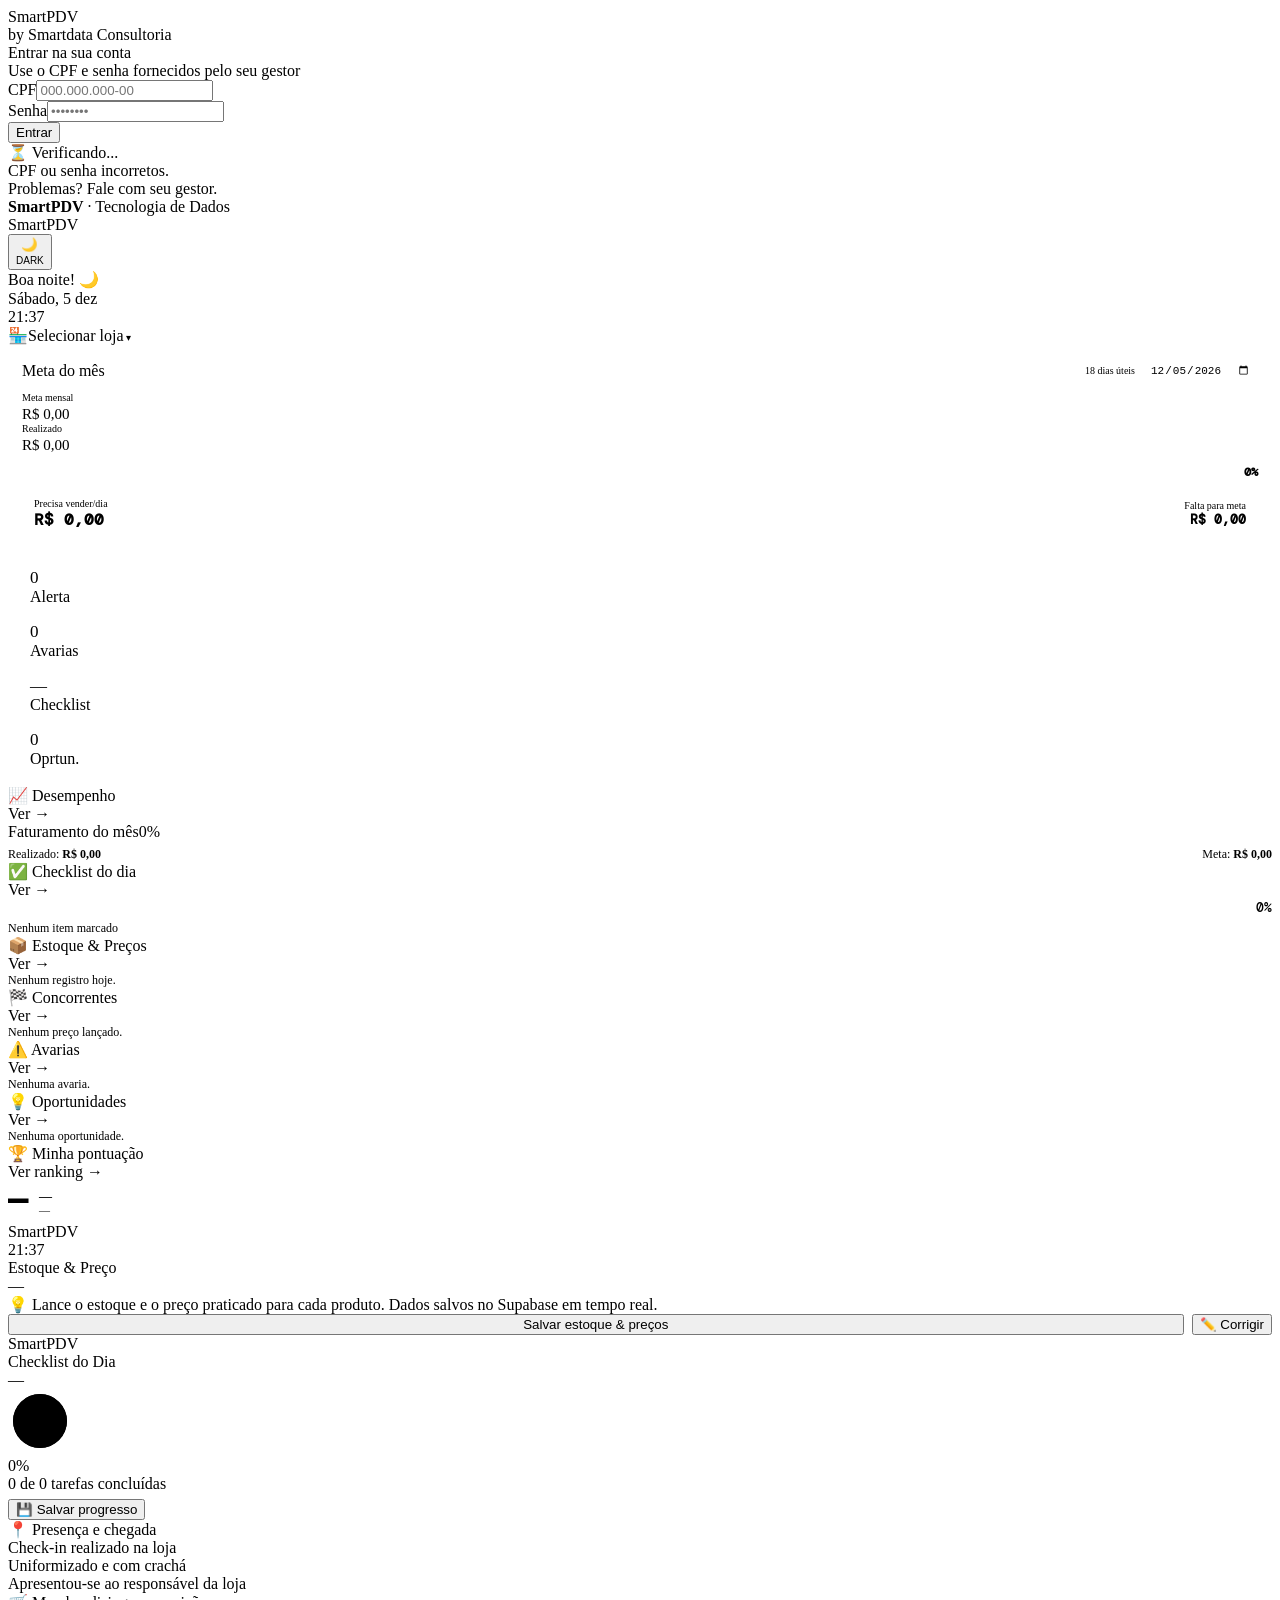
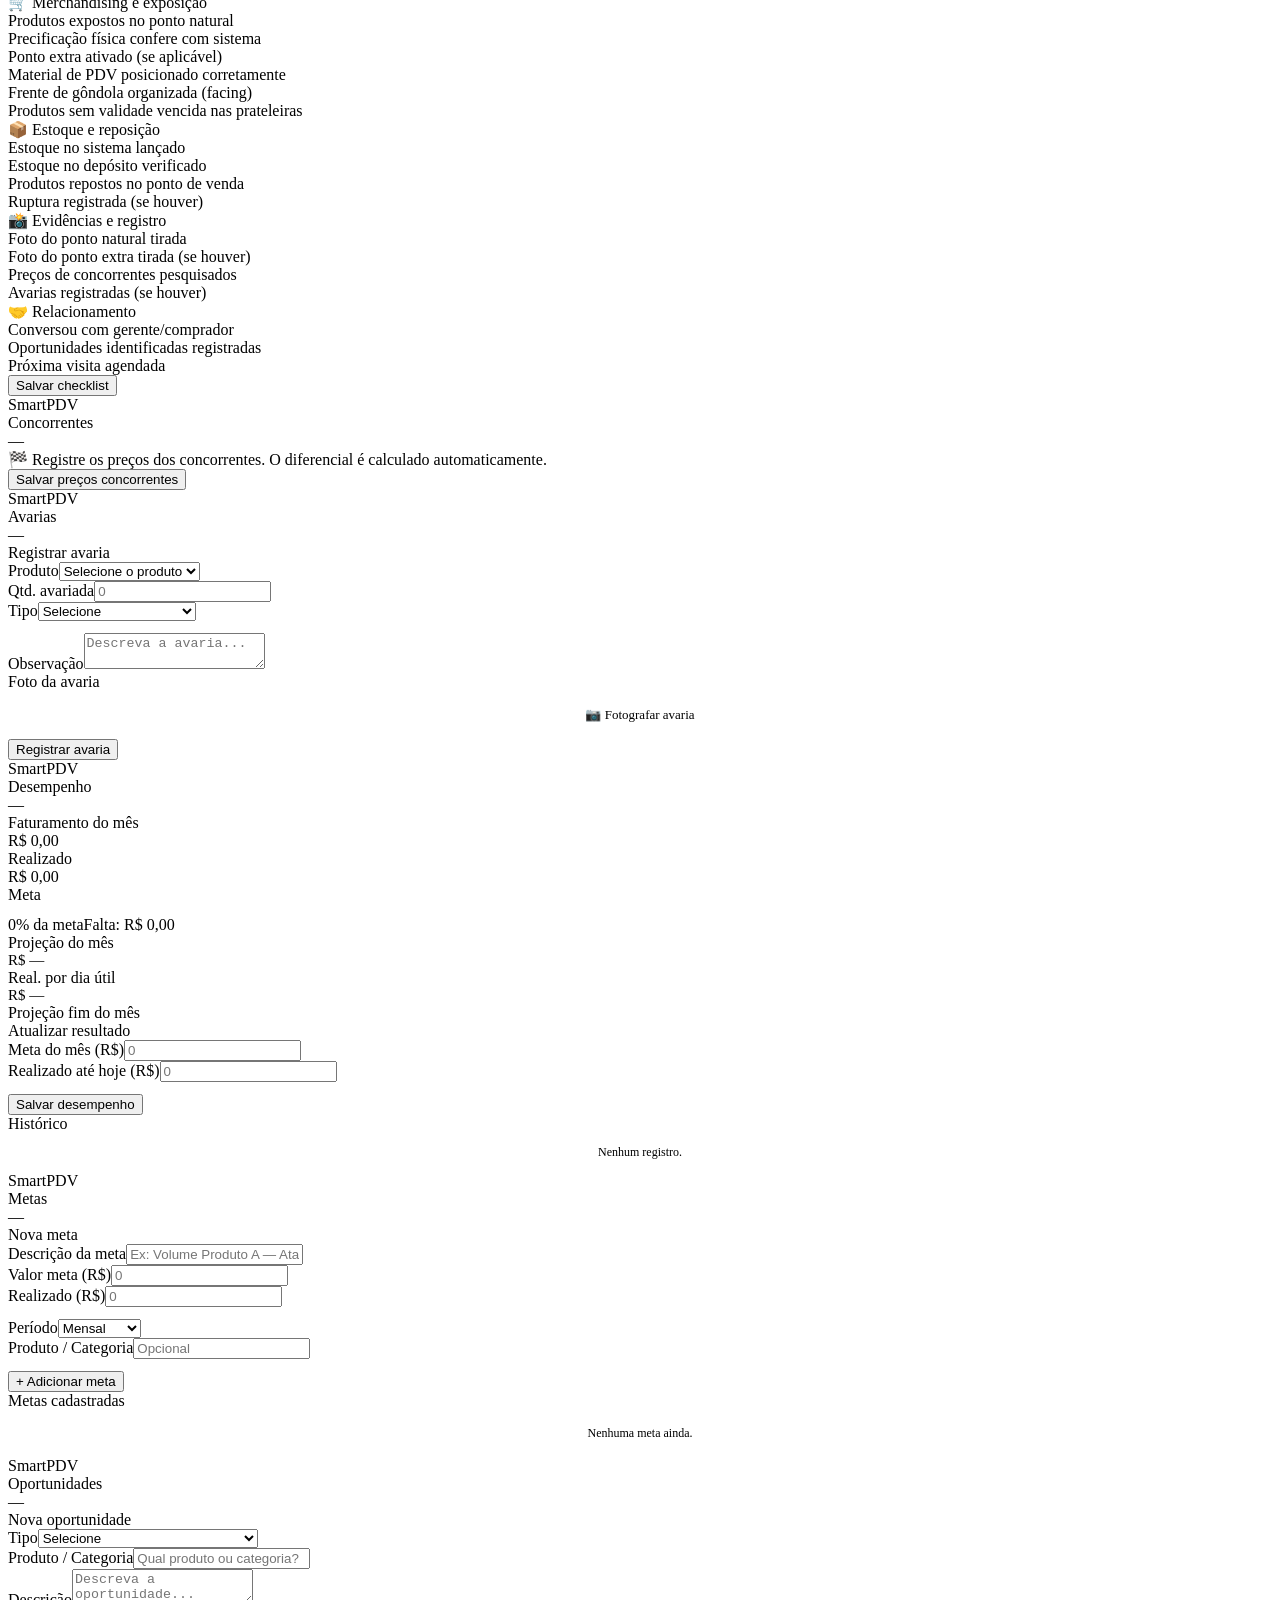
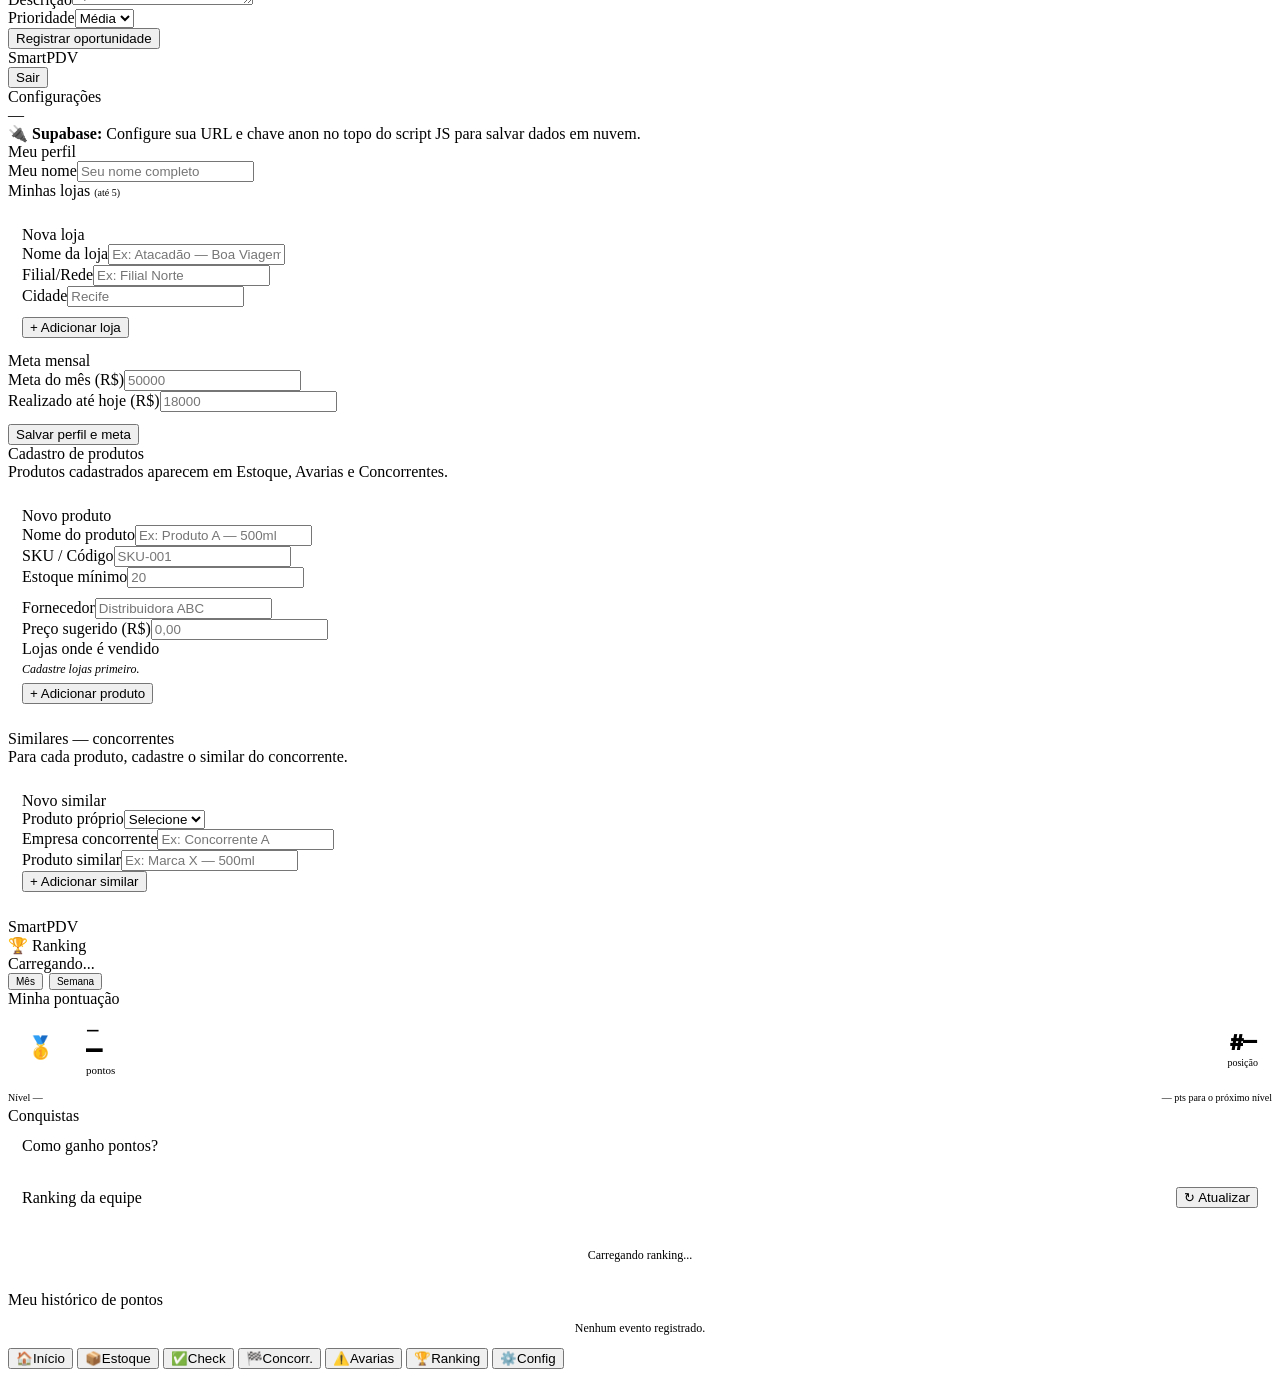
==== index.html @ 0c6ebc11 "Refactor header structure in index.html" ====
<!DOCTYPE html>
<html lang="pt-BR">
<head>
<meta charset="UTF-8">
<meta name="viewport" content="width=device-width, initial-scale=1.0, maximum-scale=1.0">
<meta name="theme-color" content="#0f1117">
<meta name="apple-mobile-web-app-capable" content="yes">
<title>SmartPDV — by Smartdata</title>
<link href="https://fonts.googleapis.com/css2?family=Syne:wght@400;500;600;700;800&family=DM+Mono:wght@400;500&family=Inter:wght@300;400;500;600&display=swap" rel="stylesheet">
<link rel="stylesheet" href="assets/css/app.css">
</head>
<body>

<!-- LOADING -->
<div id="overlay-loading">
  <div style="font-family:'Syne',sans-serif;font-size:1.5rem;font-weight:800"><span style="color:var(--brand)">Smart</span>PDV</div>
  <div class="spin"></div>
  <div style="font-size:12px;color:var(--text3)">Carregando...</div>
</div>
<div id="toast"></div>

<!-- LOGIN -->
<div id="sc-login" class="login-wrap">
  <div class="login-logo">
    <div class="login-logo-text"><span>Smart</span>PDV</div>
    <div class="login-tagline">by Smartdata Consultoria</div>
  </div>
  <div class="login-card">
    <div class="login-title">Entrar na sua conta</div>
    <div class="login-sub">Use o CPF e senha fornecidos pelo seu gestor</div>
    <div class="login-field"><label>CPF</label><input type="text" id="login-cpf" placeholder="000.000.000-00" inputmode="numeric" maxlength="14"></div>
    <div class="login-field"><label>Senha</label><input type="password" id="login-senha" placeholder="••••••••"></div>
    <button class="login-btn" onclick="fazerLogin()">Entrar</button>
    <div class="login-loading" id="login-loading">⏳ Verificando...</div>
    <div class="login-error" id="login-error">CPF ou senha incorretos.</div>
    <div class="login-divider"></div>
    <div class="login-footer">Problemas? Fale com seu gestor.<br><strong style="color:var(--brand)">SmartPDV</strong> · Tecnologia de Dados</div>
  </div>
</div>

<!-- HOME -->
<div id="sc-home" class="screen">
  <div class="header">
    <div style="max-width:var(--max-w);margin:0 auto;width:100%">
      <div class="header-top">
        <div class="logo"><span>Smart</span>PDV</div>
        <button class="theme-btn" onclick="toggleTema()">
          <span id="theme-icon">🌙</span>
          <div class="tog-track" id="tog-track"><div class="tog-thumb"></div></div>
          <span id="theme-lbl" style="font-size:10px">DARK</span>
        </button>
      </div>
      <div class="h-row">
        <div>
          <div class="h-greeting" id="greeting">Bom dia!</div>
          <div style="font-size:13px;font-weight:600;color:var(--brand);margin-top:1px" id="home-promotor-nome"></div>
          <div class="h-sub" id="hdate">—</div>
        </div>
        <div class="h-time" id="hclock">--:--</div>
      </div>
      <div class="loja-pill" onclick="abrirSeletorLoja()" id="loja-pill-home">
        <span>🏪</span><span id="loja-header">Selecionar loja</span><span style="color:var(--text3);font-size:10px;margin-left:2px">▾</span>
      </div>
      <div id="seletor-lojas" style="display:none"></div>
    </div>
  </div>
  <div class="screen-body">
    <div class="card" style="padding:0;overflow:hidden">
      <div style="padding:14px 14px 10px;border-bottom:1px solid var(--border)">
        <div style="display:flex;justify-content:space-between;align-items:center;margin-bottom:10px">
          <div class="ct" style="margin:0">Meta do mês</div>
          <div style="display:flex;align-items:center;gap:8px">
            <span id="home-dias-restantes" style="font-size:10px;color:var(--text3)">— dias úteis</span>
            <input type="date" id="home-data-lancamento" onchange="salvarDataLancamento(this.value)" style="font-size:11px;padding:4px 7px;border-radius:6px;border:1px solid var(--brand);background:var(--surface2);color:var(--brand);outline:none;cursor:pointer">
          </div>
        </div>
        <div class="metrics m2" style="margin-bottom:10px">
          <div class="metric"><div style="font-size:10px;color:var(--text3);margin-bottom:3px">Meta mensal</div><div class="metric-n" style="font-size:15px;color:var(--text)" id="home-meta-val">R$ —</div></div>
          <div class="metric"><div style="font-size:10px;color:var(--text3);margin-bottom:3px">Realizado</div><div class="metric-n" style="font-size:15px;color:var(--green)" id="home-real-val">R$ —</div></div>
        </div>
        <div style="display:flex;align-items:center;gap:8px;margin-bottom:8px">
          <div class="pbar" style="flex:1;margin:0"><div class="pfill" id="home-meta-bar" style="width:0%;background:var(--brand)"></div></div>
          <span style="font-family:'DM Mono',monospace;font-size:12px;font-weight:600;color:var(--brand)" id="home-meta-pct">0%</span>
        </div>
        <div style="background:var(--surface2);border-radius:10px;padding:10px 12px;border:1px solid var(--border);display:flex;justify-content:space-between;align-items:center">
          <div><div style="font-size:10px;color:var(--text3)">Precisa vender/dia</div><div style="font-size:16px;font-weight:700;color:var(--brand);font-family:'DM Mono',monospace" id="home-meta-dia">R$ —</div></div>
          <div style="text-align:right"><div style="font-size:10px;color:var(--text3)">Falta para meta</div><div style="font-size:13px;font-weight:600;color:var(--red);font-family:'DM Mono',monospace" id="home-meta-falta">R$ —</div></div>
        </div>
      </div>
      <div style="padding:10px 14px">
        <div class="metrics m4">
          <div class="metric" style="padding:8px"><div class="metric-n" style="color:var(--brand);font-size:17px" id="home-est-alert">—</div><div class="metric-l">Alerta</div></div>
          <div class="metric" style="padding:8px"><div class="metric-n" style="color:var(--red);font-size:17px" id="home-av">—</div><div class="metric-l">Avarias</div></div>
          <div class="metric" style="padding:8px"><div class="metric-n" style="color:var(--green);font-size:17px" id="home-expo-pct">—</div><div class="metric-l">Checklist</div></div>
          <div class="metric" style="padding:8px"><div class="metric-n" style="color:var(--purple);font-size:17px" id="home-op">—</div><div class="metric-l">Oprtun.</div></div>
        </div>
      </div>
    </div>
    <div class="res-card"><div class="res-card-head" onclick="navTo('desempenho')"><div class="res-card-title">📈 Desempenho</div><span class="badge b-neutral">Ver →</span></div><div class="res-card-body"><div class="meta-bar-wrap" style="margin:0"><div class="meta-lbl"><span>Faturamento do mês</span><span id="home-fat-pct">—</span></div><div class="meta-bar"><div class="meta-fill" id="home-fat-bar" style="width:0%;background:var(--brand)"></div></div></div><div style="display:flex;justify-content:space-between;margin-top:6px;font-size:12px;color:var(--text2)"><span>Realizado: <strong id="home-fat-real">R$ —</strong></span><span>Meta: <strong id="home-fat-meta">R$ —</strong></span></div></div></div>
    <div class="res-card"><div class="res-card-head" onclick="navTo('checklist')"><div class="res-card-title">✅ Checklist do dia</div><span class="badge b-neutral">Ver →</span></div><div class="res-card-body"><div style="display:flex;align-items:center;gap:10px"><div style="flex:1"><div class="pbar"><div class="pfill" id="home-check-bar" style="width:0%;background:var(--green)"></div></div></div><div style="font-family:'DM Mono',monospace;font-size:13px;font-weight:500;color:var(--green)" id="home-check-val">0%</div></div><div style="font-size:12px;color:var(--text2);margin-top:5px" id="home-check-txt">Nenhum item marcado</div></div></div>
    <div class="res-card"><div class="res-card-head" onclick="navTo('estoque')"><div class="res-card-title">📦 Estoque & Preços</div><span class="badge b-neutral">Ver →</span></div><div class="res-card-body" id="home-est-body"><div style="font-size:12px;color:var(--text3)">Nenhum registro hoje.</div></div></div>
    <div class="res-card"><div class="res-card-head" onclick="navTo('concorrentes')"><div class="res-card-title">🏁 Concorrentes</div><span class="badge b-neutral">Ver →</span></div><div class="res-card-body" id="home-conc-body"><div style="font-size:12px;color:var(--text3)">Nenhum preço lançado.</div></div></div>
    <div class="res-card"><div class="res-card-head" onclick="navTo('avarias')"><div class="res-card-title">⚠️ Avarias</div><span class="badge b-neutral">Ver →</span></div><div class="res-card-body" id="home-av-body"><div style="font-size:12px;color:var(--text3)">Nenhuma avaria.</div></div></div>
    <div class="res-card"><div class="res-card-head" onclick="navTo('oportunidades')"><div class="res-card-title">💡 Oportunidades</div><span class="badge b-neutral">Ver →</span></div><div class="res-card-body" id="home-op-body"><div style="font-size:12px;color:var(--text3)">Nenhuma oportunidade.</div></div></div>

    <div class="res-card"><div class="res-card-head" onclick="navTo('pontuacao')"><div class="res-card-title">🏆 Minha pontuação</div><span class="badge b-neutral">Ver ranking →</span></div><div class="res-card-body"><div style="display:flex;align-items:center;gap:12px"><div style="font-family:'DM Mono',monospace;font-size:2rem;font-weight:700;color:var(--brand)" id="home-meus-pts">—</div><div><div style="font-size:13px;font-weight:600" id="home-nivel-nome">—</div><div style="font-size:11px;color:var(--text3)" id="home-rank-pos">—</div></div></div></div></div>
  </div>
</div>

<!-- ESTOQUE -->
<div id="sc-estoque" class="screen">
  <div class="header"><div style="max-width:var(--max-w);margin:0 auto;width:100%"><div class="header-top"><div class="logo"><span>Smart</span>PDV</div><div class="h-time" id="clk-est">--:--</div></div></div></div><div class="h-row"><div><div class="h-title">Estoque & Preço</div><div class="h-sub" id="loja-est">—</div></div></div></div>
  <div class="screen-body">
    <div id="banner-nao-salvo" class="alert-banner amber pulse" style="display:none">
      <div style="display:flex;align-items:center;gap:8px"><span style="font-size:16px">⚠️</span><div><div style="font-size:12px;font-weight:700;color:var(--amber)">Dados não salvos!</div><div style="font-size:11px;color:var(--text2)">Salve antes de fechar.</div></div></div>
      <button onclick="salvarEstoque()" class="btn btn-sm" style="background:var(--amber);color:#000;white-space:nowrap">💾 Salvar</button>
    </div>
    <div class="ibox ibox-blue">💡 Lance o estoque e o preço praticado para cada produto. Dados salvos no Supabase em tempo real.</div>
    <div id="lista-est"></div>
    <div id="est-ja-salvo" style="display:none"><div class="ibox ibox-green">✅ <strong>Estoque já salvo hoje!</strong> Você poderá lançar novamente amanhã.</div></div>
    <div id="est-acoes"><div style="display:flex;gap:8px"><button class="btn btn-p" style="flex:1" onclick="salvarEstoque()">Salvar estoque & preços</button><button class="btn btn-o" onclick="editarLancamento()">✏️ Corrigir</button></div></div>
  </div>
</div>

<!-- CHECKLIST -->
<div id="sc-checklist" class="screen">
  <div class="header"><div style="max-width:var(--max-w);margin:0 auto;width:100%"><div class="header-top"><div class="logo"><span>Smart</span>PDV</div></div></div></div><div class="h-row"><div><div class="h-title">Checklist do Dia</div><div class="h-sub" id="loja-check">—</div></div></div></div>
  <div class="screen-body">
    <div class="card">
      <div class="ring-wrap">
        <div class="ring">
          <svg class="ring-svg" viewBox="0 0 64 64" width="64" height="64">
            <circle class="ring-bg" cx="32" cy="32" r="27"/>
            <circle class="ring-fill" id="ring-fill" cx="32" cy="32" r="27" stroke-dasharray="169.6" stroke-dashoffset="169.6"/>
            <text class="ring-text" x="32" y="33" id="ring-pct-text">0%</text>
          </svg>
        </div>
        <div class="ring-info">
          <div class="ring-pct" id="ring-pct">0%</div>
          <div class="ring-lbl" id="ring-lbl">0 de 0 tarefas concluídas</div>
          <div style="margin-top:6px"><button class="btn btn-sm btn-ghost" onclick="salvarChecklist()">💾 Salvar progresso</button></div>
        </div>
      </div>
    </div>
    <div class="card"><div class="ct">📍 Presença e chegada</div>
      <div class="ci" onclick="tgl(this)"><div class="cb"></div><span class="ci-label">Check-in realizado na loja</span></div>
      <div class="ci" onclick="tgl(this)"><div class="cb"></div><span class="ci-label">Uniformizado e com crachá</span></div>
      <div class="ci" onclick="tgl(this)"><div class="cb"></div><span class="ci-label">Apresentou-se ao responsável da loja</span></div>
    </div>
    <div class="card"><div class="ct">🛒 Merchandising e exposição</div>
      <div class="ci" onclick="tgl(this)"><div class="cb"></div><span class="ci-label">Produtos expostos no ponto natural</span></div>
      <div class="ci" onclick="tgl(this)"><div class="cb"></div><span class="ci-label">Precificação física confere com sistema</span></div>
      <div class="ci" onclick="tgl(this)"><div class="cb"></div><span class="ci-label">Ponto extra ativado (se aplicável)</span></div>
      <div class="ci" onclick="tgl(this)"><div class="cb"></div><span class="ci-label">Material de PDV posicionado corretamente</span></div>
      <div class="ci" onclick="tgl(this)"><div class="cb"></div><span class="ci-label">Frente de gôndola organizada (facing)</span></div>
      <div class="ci" onclick="tgl(this)"><div class="cb"></div><span class="ci-label">Produtos sem validade vencida nas prateleiras</span></div>
    </div>
    <div class="card"><div class="ct">📦 Estoque e reposição</div>
      <div class="ci" onclick="tgl(this)"><div class="cb"></div><span class="ci-label">Estoque no sistema lançado</span></div>
      <div class="ci" onclick="tgl(this)"><div class="cb"></div><span class="ci-label">Estoque no depósito verificado</span></div>
      <div class="ci" onclick="tgl(this)"><div class="cb"></div><span class="ci-label">Produtos repostos no ponto de venda</span></div>
      <div class="ci" onclick="tgl(this)"><div class="cb"></div><span class="ci-label">Ruptura registrada (se houver)</span></div>
    </div>
    <div class="card"><div class="ct">📸 Evidências e registro</div>
      <div class="ci" onclick="tgl(this)"><div class="cb"></div><span class="ci-label">Foto do ponto natural tirada</span></div>
      <div class="ci" onclick="tgl(this)"><div class="cb"></div><span class="ci-label">Foto do ponto extra tirada (se houver)</span></div>
      <div class="ci" onclick="tgl(this)"><div class="cb"></div><span class="ci-label">Preços de concorrentes pesquisados</span></div>
      <div class="ci" onclick="tgl(this)"><div class="cb"></div><span class="ci-label">Avarias registradas (se houver)</span></div>
    </div>
    <div class="card"><div class="ct">🤝 Relacionamento</div>
      <div class="ci" onclick="tgl(this)"><div class="cb"></div><span class="ci-label">Conversou com gerente/comprador</span></div>
      <div class="ci" onclick="tgl(this)"><div class="cb"></div><span class="ci-label">Oportunidades identificadas registradas</span></div>
      <div class="ci" onclick="tgl(this)"><div class="cb"></div><span class="ci-label">Próxima visita agendada</span></div>
    </div>
    <button class="btn btn-p" onclick="salvarChecklist()">Salvar checklist</button>
  </div>
</div>

<!-- CONCORRENTES -->
<div id="sc-concorrentes" class="screen">
  <div class="header"><div style="max-width:var(--max-w);margin:0 auto;width:100%"><div class="header-top"><div class="logo"><span>Smart</span>PDV</div></div></div></div><div class="h-row"><div><div class="h-title">Concorrentes</div><div class="h-sub" id="loja-conc">—</div></div></div></div>
  <div class="screen-body">
    <div class="ibox ibox-blue">🏁 Registre os preços dos concorrentes. O diferencial é calculado automaticamente.</div>
    <div id="lista-conc"></div>
    <button class="btn btn-p" onclick="salvarConcorrentes()">Salvar preços concorrentes</button>
  </div>
</div>

<!-- AVARIAS -->
<div id="sc-avarias" class="screen">
  <div class="header"><div style="max-width:var(--max-w);margin:0 auto;width:100%"><div class="header-top"><div class="logo"><span>Smart</span>PDV</div></div></div></div><div class="h-row"><div><div class="h-title">Avarias</div><div class="h-sub" id="loja-av">—</div></div></div></div>
  <div class="screen-body">
    <div class="card">
      <div class="ct">Registrar avaria</div>
      <div class="field"><label>Produto</label><select id="av-produto"><option value="">Selecione o produto</option></select></div>
      <div class="metrics m2" style="margin-bottom:12px">
        <div class="field" style="margin:0"><label>Qtd. avariada</label><input type="number" id="av-qty" placeholder="0" min="1" inputmode="numeric"></div>
        <div class="field" style="margin:0"><label>Tipo</label><select id="av-tipo"><option value="">Selecione</option><option>Embalagem danificada</option><option>Produto vencido</option><option>Produto amassado</option><option>Vazamento</option><option>Produto aberto</option><option>Outro</option></select></div>
      </div>
      <div class="field"><label>Observação</label><textarea id="av-obs" placeholder="Descreva a avaria..."></textarea></div>
      <div class="field">
        <label>Foto da avaria</label>
        <label style="display:flex;align-items:center;justify-content:center;gap:8px;background:var(--surface2);border:2px dashed var(--border);border-radius:10px;padding:16px;cursor:pointer;color:var(--text2);font-size:13px">
          📷 Fotografar avaria
          <input type="file" accept="image/*" capture="environment" style="display:none" onchange="prevAvaria(this)">
        </label>
        <div id="av-prev" style="display:none;margin-top:8px"></div>
      </div>
      <button class="btn btn-p" onclick="addAvaria()">Registrar avaria</button>
    </div>
    <div id="lista-av"></div>
  </div>
</div>

<!-- DESEMPENHO -->
<div id="sc-desempenho" class="screen">
  <div class="header"><div style="max-width:var(--max-w);margin:0 auto;width:100%"><div class="header-top"><div class="logo"><span>Smart</span>PDV</div></div></div></div><div class="h-row"><div><div class="h-title">Desempenho</div><div class="h-sub" id="loja-desemp">—</div></div></div></div>
  <div class="screen-body">
    <div class="card"><div class="ct">Faturamento do mês</div>
      <div class="metrics m2" style="margin-bottom:12px">
        <div class="metric"><div class="metric-n" style="color:var(--brand)" id="desemp-real">R$ —</div><div class="metric-l">Realizado</div></div>
        <div class="metric"><div class="metric-n" style="color:var(--text2)" id="desemp-meta">R$ —</div><div class="metric-l">Meta</div></div>
      </div>
      <div class="meta-bar-wrap"><div class="meta-lbl"><span id="desemp-pct-lbl">0% da meta</span><span id="desemp-falta">Falta: R$ —</span></div><div class="meta-bar"><div class="meta-fill" id="desemp-bar" style="width:0%;background:var(--brand)"></div></div></div>
    </div>
    <div class="card"><div class="ct">Projeção do mês</div>
      <div class="metrics m2">
        <div class="metric"><div class="metric-n" style="color:var(--brand);font-size:15px" id="desemp-proj-dia">R$ —</div><div class="metric-l">Real. por dia útil</div></div>
        <div class="metric"><div class="metric-n" style="color:var(--green);font-size:15px" id="desemp-proj-fim">R$ —</div><div class="metric-l">Projeção fim do mês</div></div>
      </div>
    </div>
    <div class="card"><div class="ct">Atualizar resultado</div>
      <div class="metrics m2" style="margin-bottom:12px">
        <div class="field" style="margin:0"><label>Meta do mês (R$)</label><input type="number" id="fat-meta-input" placeholder="0" inputmode="decimal" oninput="calcMeta()"></div>
        <div class="field" style="margin:0"><label>Realizado até hoje (R$)</label><input type="number" id="fat-real-input" placeholder="0" inputmode="decimal" oninput="calcMeta()"></div>
      </div>
      <button class="btn btn-p" onclick="salvarDesempenho()">Salvar desempenho</button>
    </div>
    <div class="card"><div class="ct">Histórico</div><div id="desemp-historico"><div style="font-size:12px;color:var(--text3);text-align:center;padding:12px">Nenhum registro.</div></div></div>
  </div>
</div>

<!-- METAS (nova tela) -->
<div id="sc-metas" class="screen">
  <div class="header"><div style="max-width:var(--max-w);margin:0 auto;width:100%"><div class="header-top"><div class="logo"><span>Smart</span>PDV</div></div></div></div><div class="h-row"><div><div class="h-title">Metas</div><div class="h-sub" id="loja-metas">—</div></div></div></div>
  <div class="screen-body">
    <div class="card"><div class="ct">Nova meta</div>
      <div class="field"><label>Descrição da meta</label><input type="text" id="meta-nome" placeholder="Ex: Volume Produto A — Atacadão"></div>
      <div class="metrics m2" style="margin-bottom:12px">
        <div class="field" style="margin:0"><label>Valor meta (R$)</label><input type="number" id="meta-valor" placeholder="0" inputmode="decimal"></div>
        <div class="field" style="margin:0"><label>Realizado (R$)</label><input type="number" id="meta-realizado" placeholder="0" inputmode="decimal"></div>
      </div>
      <div class="metrics m2" style="margin-bottom:12px">
        <div class="field" style="margin:0"><label>Período</label><select id="meta-periodo"><option value="mensal">Mensal</option><option value="quinzenal">Quinzenal</option><option value="semanal">Semanal</option></select></div>
        <div class="field" style="margin:0"><label>Produto / Categoria</label><input type="text" id="meta-produto" placeholder="Opcional"></div>
      </div>
      <button class="btn btn-p" onclick="addMeta()">+ Adicionar meta</button>
    </div>
    <div id="lista-metas"><div class="section-label">Metas cadastradas</div><div style="font-size:12px;color:var(--text3);text-align:center;padding:16px">Nenhuma meta ainda.</div></div>
  </div>
</div>

<!-- OPORTUNIDADES -->
<div id="sc-oportunidades" class="screen">
  <div class="header"><div style="max-width:var(--max-w);margin:0 auto;width:100%"><div class="header-top"><div class="logo"><span>Smart</span>PDV</div></div></div></div><div class="h-row"><div><div class="h-title">Oportunidades</div><div class="h-sub" id="loja-op">—</div></div></div></div>
  <div class="screen-body">
    <div class="card"><div class="ct">Nova oportunidade</div>
      <div class="field"><label>Tipo</label><select id="op-tipo"><option value="">Selecione</option><option>Sugestão de cadastro de produto</option><option>Promoção</option><option>Ação pontual</option><option>Negociação de espaço</option><option>Ativação de ponto extra</option><option>Outro</option></select></div>
      <div class="field"><label>Produto / Categoria</label><input type="text" id="op-produto" placeholder="Qual produto ou categoria?"></div>
      <div class="field"><label>Descrição</label><textarea id="op-desc" placeholder="Descreva a oportunidade..."></textarea></div>
      <div class="field"><label>Prioridade</label><select id="op-prioridade"><option value="media">Média</option><option value="alta">Alta</option><option value="baixa">Baixa</option></select></div>
      <button class="btn btn-p" onclick="addOportunidade()">Registrar oportunidade</button>
    </div>
    <div id="lista-op"></div>
  </div>
</div>

<!-- CONFIG -->
<div id="sc-config" class="screen">
  <div class="header">
    <div class="header-top"><div class="logo"><span>Smart</span>PDV</div><button onclick="fazerLogout()" class="btn btn-sm btn-danger">Sair</button></div>
    <div class="h-row"><div><div class="h-title">Configurações</div><div class="h-sub" id="cfg-usuario-logado">—</div></div></div>
  </div>
  <div class="screen-body">
    <div class="supa-notice">🔌 <strong>Supabase:</strong> Configure sua URL e chave anon no topo do script JS para salvar dados em nuvem.</div>
    <div class="card"><div class="ct">Meu perfil</div><div class="field"><label>Meu nome</label><input type="text" id="cfg-nome" placeholder="Seu nome completo"></div></div>
    <div class="card"><div class="ct">Minhas lojas <span style="font-size:10px;color:var(--text3);font-weight:400">(até 5)</span></div>
      <div id="lojas-lista" style="margin-bottom:12px"></div>
      <div style="background:var(--surface2);border:1px solid var(--border);border-radius:10px;padding:14px">
        <div class="section-label" style="margin-top:0">Nova loja</div>
        <div class="field"><label>Nome da loja</label><input type="text" id="nova-loja-nome" placeholder="Ex: Atacadão — Boa Viagem"></div>
        <div class="metrics m2" style="margin-bottom:0">
          <div class="field" style="margin:0"><label>Filial/Rede</label><input type="text" id="nova-loja-rede" placeholder="Ex: Filial Norte"></div>
          <div class="field" style="margin:0"><label>Cidade</label><input type="text" id="nova-loja-cidade" placeholder="Recife"></div>
        </div>
        <button class="btn btn-o" style="margin-top:10px" onclick="addLoja()">+ Adicionar loja</button>
      </div>
    </div>
    <div class="card"><div class="ct">Meta mensal</div>
      <div class="metrics m2" style="margin-bottom:12px">
        <div class="field" style="margin:0"><label>Meta do mês (R$)</label><input type="number" id="cfg-meta" placeholder="50000" inputmode="decimal" oninput="previewMeta()"></div>
        <div class="field" style="margin:0"><label>Realizado até hoje (R$)</label><input type="number" id="cfg-realizado" placeholder="18000" inputmode="decimal" oninput="previewMeta()"></div>
      </div>
      <div id="cfg-meta-preview" style="display:none;background:var(--surface2);border:1px solid var(--border);border-radius:10px;padding:12px;margin-bottom:12px">
        <div style="display:flex;justify-content:space-between;align-items:center;margin-bottom:6px"><span style="font-size:11px;color:var(--text3)">Precisa vender por dia</span><span style="font-family:'DM Mono',monospace;font-size:15px;font-weight:700;color:var(--brand)" id="cfg-meta-dia">R$ —</span></div>
        <div class="meta-bar-wrap" style="margin:0"><div class="meta-lbl"><span>Progresso</span><span id="cfg-meta-pct">0%</span></div><div class="meta-bar"><div class="meta-fill" id="cfg-meta-bar" style="width:0%;background:var(--brand)"></div></div></div>
      </div>
      <button class="btn btn-p" onclick="salvarPerfil()">Salvar perfil e meta</button>
    </div>
    <div class="card"><div class="ct">Cadastro de produtos</div>
      <div class="ibox ibox-blue" style="margin:0 0 12px">Produtos cadastrados aparecem em Estoque, Avarias e Concorrentes.</div>
      <div style="background:var(--surface2);border:1px solid var(--border);border-radius:10px;padding:14px;margin-bottom:12px">
        <div class="section-label" style="margin-top:0">Novo produto</div>
        <div class="field"><label>Nome do produto</label><input type="text" id="np-nome" placeholder="Ex: Produto A — 500ml"></div>
        <div class="metrics m2" style="margin-bottom:10px">
          <div class="field" style="margin:0"><label>SKU / Código</label><input type="text" id="np-sku" placeholder="SKU-001"></div>
          <div class="field" style="margin:0"><label>Estoque mínimo</label><input type="number" id="np-minimo" placeholder="20" inputmode="numeric"></div>
        </div>
        <div class="field"><label>Fornecedor</label><input type="text" id="np-fornecedor" placeholder="Distribuidora ABC"></div>
        <div class="field"><label>Preço sugerido (R$)</label><input type="text" id="np-preco" placeholder="0,00" inputmode="decimal"></div>
        <div class="field"><label>Lojas onde é vendido</label><div id="np-lojas-check" style="display:flex;flex-direction:column;gap:6px;margin-top:4px"><div style="font-size:12px;color:var(--text3);font-style:italic">Cadastre lojas primeiro.</div></div></div>
        <button class="btn btn-p" style="margin-top:6px" onclick="addProduto()">+ Adicionar produto</button>
      </div>
      <div id="lista-produtos-cfg"></div>
    </div>
    <div class="card"><div class="ct">Similares — concorrentes</div>
      <div class="ibox ibox-blue" style="margin:0 0 12px">Para cada produto, cadastre o similar do concorrente.</div>
      <div style="background:var(--surface2);border:1px solid var(--border);border-radius:10px;padding:14px;margin-bottom:12px">
        <div class="section-label" style="margin-top:0">Novo similar</div>
        <div class="field"><label>Produto próprio</label><select id="nc-meu-produto"><option value="">Selecione</option></select></div>
        <div class="field"><label>Empresa concorrente</label><input type="text" id="nc-empresa" placeholder="Ex: Concorrente A"></div>
        <div class="field"><label>Produto similar</label><input type="text" id="nc-similar" placeholder="Ex: Marca X — 500ml"></div>
        <button class="btn btn-p" onclick="addConcorrente()">+ Adicionar similar</button>
      </div>
      <div id="lista-conc-cfg"></div>
    </div>
  </div>
</div>

<!-- TELA PONTUAÇÃO / RANKING -->
<div id="sc-pontuacao" class="screen">
  <div class="header">
    <div class="header-top"><div class="logo"><span>Smart</span>PDV</div></div>
    <div class="h-row">
      <div><div class="h-title">🏆 Ranking</div><div class="h-sub" id="rank-periodo-label">Carregando...</div></div>
      <div style="display:flex;gap:6px">
        <button class="btn btn-sm btn-ghost" id="rank-btn-mes"   onclick="setRankPeriodo('mes')"   style="font-size:10px">Mês</button>
        <button class="btn btn-sm btn-ghost" id="rank-btn-semana" onclick="setRankPeriodo('semana')" style="font-size:10px">Semana</button>
      </div>
    </div>
  </div>
  <div class="screen-body">

    <!-- MINHA PONTUAÇÃO -->
    <div class="card" id="minha-pontuacao-card">
      <div class="ct" style="margin-bottom:8px">Minha pontuação</div>
      <div style="display:flex;align-items:center;gap:14px">
        <div style="width:64px;height:64px;border-radius:50%;background:var(--brand-bg);border:3px solid var(--brand);display:flex;align-items:center;justify-content:center;flex-shrink:0">
          <span style="font-size:22px" id="rank-meu-emoji">🥇</span>
        </div>
        <div style="flex:1">
          <div style="font-family:'Syne',sans-serif;font-size:1rem;font-weight:700" id="rank-meu-nome">—</div>
          <div style="font-family:'DM Mono',monospace;font-size:1.6rem;font-weight:600;color:var(--brand);line-height:1" id="rank-meus-pts">—</div>
          <div style="font-size:11px;color:var(--text3)" id="rank-minha-pos">pontos</div>
        </div>
        <div style="text-align:center;background:var(--surface2);border:1px solid var(--border);border-radius:var(--radius-sm);padding:10px 14px">
          <div style="font-family:'DM Mono',monospace;font-size:1.4rem;font-weight:700;color:var(--brand)" id="rank-minha-posicao">#—</div>
          <div style="font-size:10px;color:var(--text3)">posição</div>
        </div>
      </div>
      <!-- Barra XP -->
      <div style="margin-top:12px">
        <div style="display:flex;justify-content:space-between;font-size:10px;color:var(--text3);margin-bottom:4px">
          <span id="rank-nivel-atual">Nível —</span><span id="rank-pts-prox">— pts para o próximo nível</span>
        </div>
        <div class="pbar"><div class="pfill" id="rank-xp-bar" style="width:0%;background:var(--brand)"></div></div>
      </div>
    </div>

    <!-- CONQUISTAS -->
    <div class="card">
      <div class="ct">Conquistas</div>
      <div id="conquistas-grid" style="display:grid;grid-template-columns:repeat(4,1fr);gap:8px"></div>
    </div>

    <!-- RESUMO PONTOS -->
    <div class="card" style="padding:0;overflow:hidden">
      <div style="padding:12px 14px;border-bottom:1px solid var(--border)">
        <div class="ct" style="margin:0">Como ganho pontos?</div>
      </div>
      <div id="tabela-pontos" style="padding:4px 0"></div>
    </div>

    <!-- RANKING GERAL -->
    <div class="card" style="padding:0;overflow:hidden">
      <div style="padding:12px 14px;border-bottom:1px solid var(--border);display:flex;align-items:center;justify-content:space-between">
        <div class="ct" style="margin:0">Ranking da equipe</div>
        <button class="btn btn-sm btn-ghost" onclick="carregarRanking()">↻ Atualizar</button>
      </div>
      <div id="lista-ranking" style="padding:8px 0">
        <div style="text-align:center;padding:20px;font-size:12px;color:var(--text3)">Carregando ranking...</div>
      </div>
    </div>

    <!-- HISTÓRICO DE PONTOS -->
    <div class="card">
      <div class="ct">Meu histórico de pontos</div>
      <div id="historico-pontos">
        <div style="font-size:12px;color:var(--text3);text-align:center;padding:12px">Nenhum evento registrado.</div>
      </div>
    </div>

  </div>
</div>

<!-- NAV -->
<nav class="nav" id="main-nav">
  <button class="ni" id="ni-home"         onclick="navTo('home')">        <span class="ni-icon">🏠</span>Início</button>
  <button class="ni" id="ni-estoque"      onclick="navTo('estoque')">     <span class="ni-icon">📦</span>Estoque</button>
  <button class="ni" id="ni-checklist"    onclick="navTo('checklist')">   <span class="ni-icon">✅</span>Check</button>
  <button class="ni" id="ni-concorrentes" onclick="navTo('concorrentes')"><span class="ni-icon">🏁</span>Concorr.</button>
  <button class="ni" id="ni-avarias"      onclick="navTo('avarias')">     <span class="ni-icon">⚠️</span>Avarias</button>
  <button class="ni" id="ni-pontuacao"    onclick="navTo('pontuacao')">   <span class="ni-icon">🏆</span>Ranking</button>
  <button class="ni" id="ni-config"       onclick="navTo('config')">      <span class="ni-icon">⚙️</span>Config</button>
</nav>

<script src="assets/js/app.js"></script>
</body>
</html>
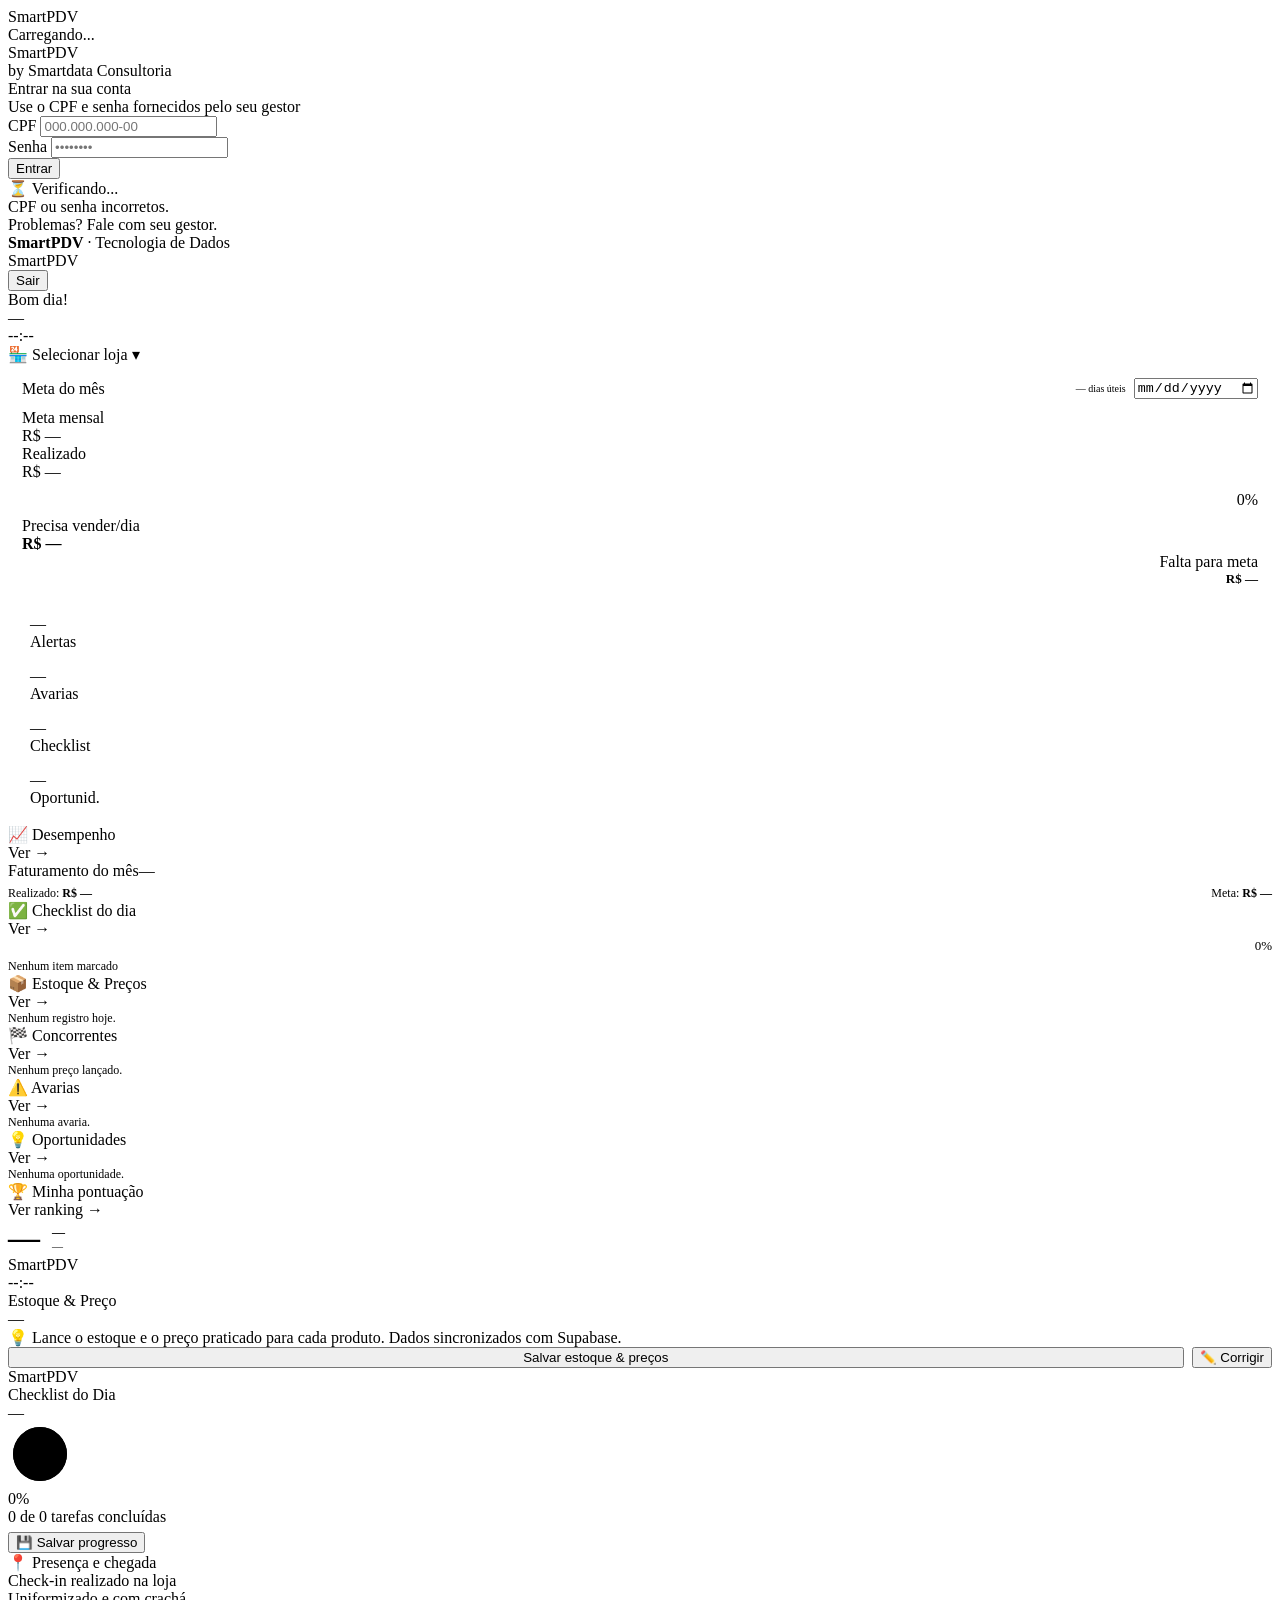
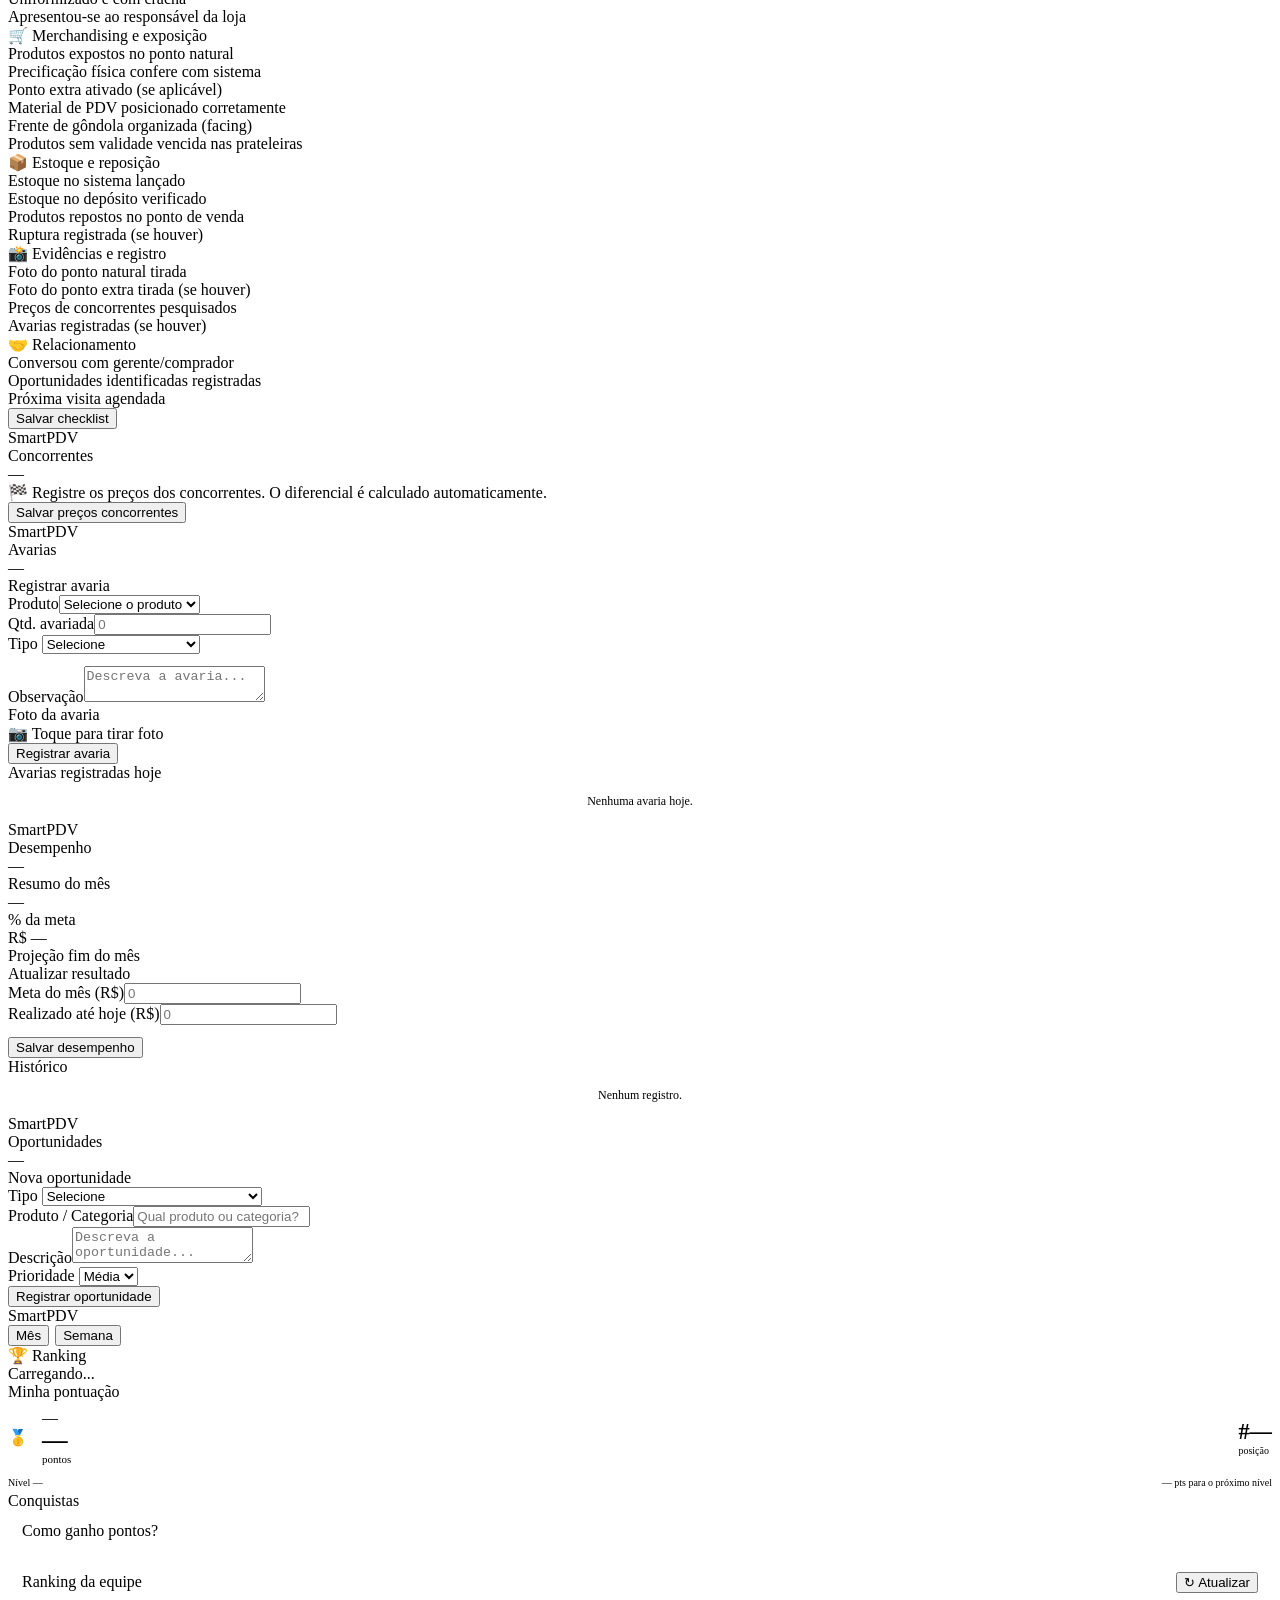
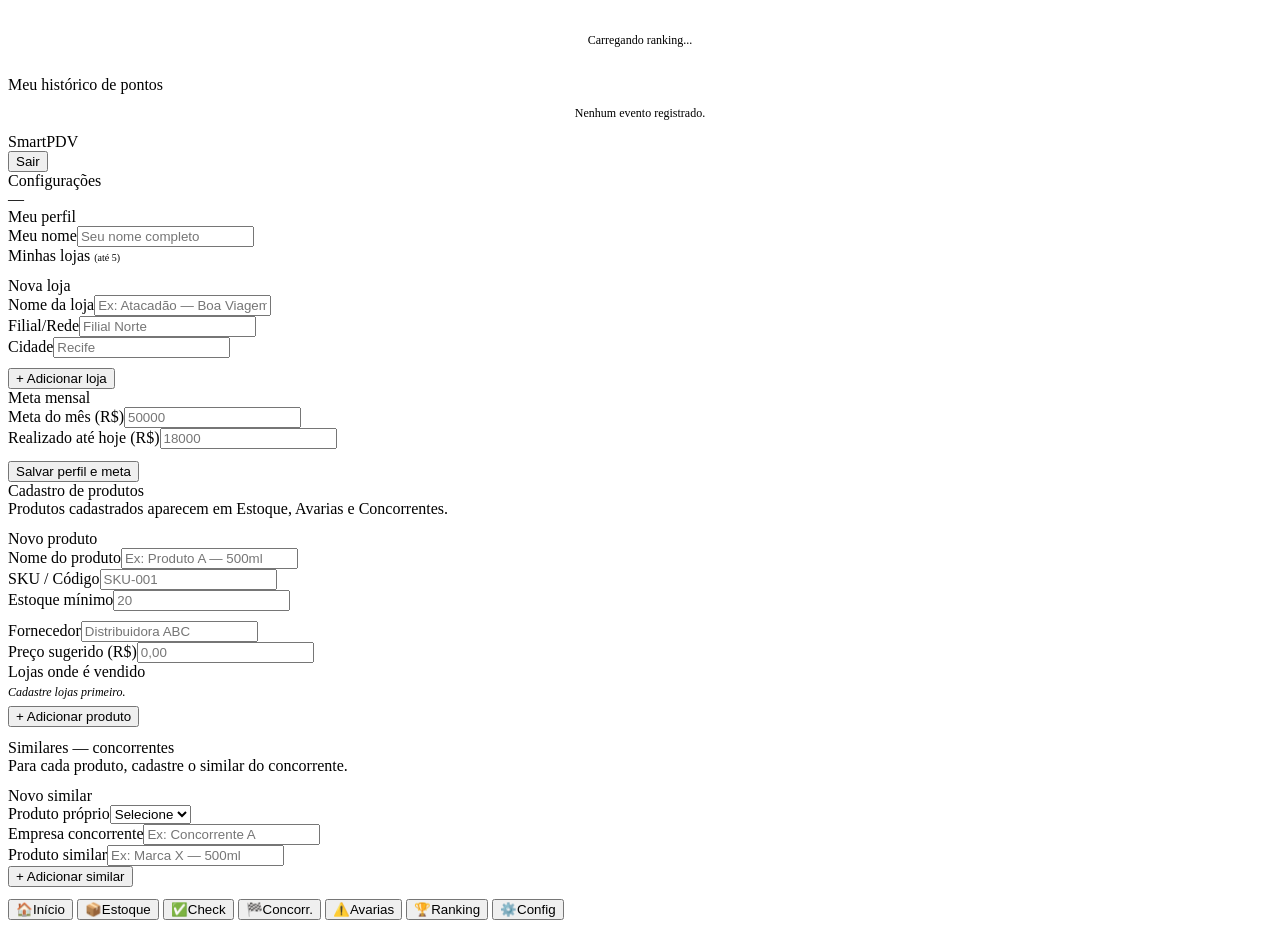
==== commit df35e424: "Rename index (69).html to index.html" ====
--- a/index.html
+++ b/index.html
@@ -3,23 +3,29 @@
 <head>
 <meta charset="UTF-8">
 <meta name="viewport" content="width=device-width, initial-scale=1.0, maximum-scale=1.0">
-<meta name="theme-color" content="#0f1117">
+<meta name="theme-color" content="#ffffff">
 <meta name="apple-mobile-web-app-capable" content="yes">
+<meta name="apple-mobile-web-app-status-bar-style" content="default">
+<link rel="manifest" href="manifest.json">
 <title>SmartPDV — by Smartdata</title>
-<link href="https://fonts.googleapis.com/css2?family=Syne:wght@400;500;600;700;800&family=DM+Mono:wght@400;500&family=Inter:wght@300;400;500;600&display=swap" rel="stylesheet">
+<link href="https://fonts.googleapis.com/css2?family=Syne:wght@400;600;700;800&family=DM+Mono:wght@400;500&family=Inter:wght@300;400;500;600&display=swap" rel="stylesheet">
 <link rel="stylesheet" href="assets/css/app.css">
 </head>
 <body>
 
 <!-- LOADING -->
 <div id="overlay-loading">
-  <div style="font-family:'Syne',sans-serif;font-size:1.5rem;font-weight:800"><span style="color:var(--brand)">Smart</span>PDV</div>
+  <div class="loading-logo"><span>Smart</span>PDV</div>
   <div class="spin"></div>
-  <div style="font-size:12px;color:var(--text3)">Carregando...</div>
-</div>
+  <div class="loading-txt">Carregando...</div>
+</div>
+
+<!-- TOAST -->
 <div id="toast"></div>
 
-<!-- LOGIN -->
+<!-- ═══════════════════════════════════════════
+     LOGIN
+═══════════════════════════════════════════ -->
 <div id="sc-login" class="login-wrap">
   <div class="login-logo">
     <div class="login-logo-text"><span>Smart</span>PDV</div>
@@ -28,8 +34,14 @@
   <div class="login-card">
     <div class="login-title">Entrar na sua conta</div>
     <div class="login-sub">Use o CPF e senha fornecidos pelo seu gestor</div>
-    <div class="login-field"><label>CPF</label><input type="text" id="login-cpf" placeholder="000.000.000-00" inputmode="numeric" maxlength="14"></div>
-    <div class="login-field"><label>Senha</label><input type="password" id="login-senha" placeholder="••••••••"></div>
+    <div class="login-field">
+      <label>CPF</label>
+      <input type="text" id="login-cpf" placeholder="000.000.000-00" inputmode="numeric" maxlength="14">
+    </div>
+    <div class="login-field">
+      <label>Senha</label>
+      <input type="password" id="login-senha" placeholder="••••••••">
+    </div>
     <button class="login-btn" onclick="fazerLogin()">Entrar</button>
     <div class="login-loading" id="login-loading">⏳ Verificando...</div>
     <div class="login-error" id="login-error">CPF ou senha incorretos.</div>
@@ -38,93 +50,202 @@
   </div>
 </div>
 
-<!-- HOME -->
+<!-- ═══════════════════════════════════════════
+     HOME
+═══════════════════════════════════════════ -->
 <div id="sc-home" class="screen">
   <div class="header">
     <div style="max-width:var(--max-w);margin:0 auto;width:100%">
       <div class="header-top">
         <div class="logo"><span>Smart</span>PDV</div>
-        <button class="theme-btn" onclick="toggleTema()">
-          <span id="theme-icon">🌙</span>
-          <div class="tog-track" id="tog-track"><div class="tog-thumb"></div></div>
-          <span id="theme-lbl" style="font-size:10px">DARK</span>
-        </button>
+        <button class="btn btn-sm btn-ghost" onclick="fazerLogout()">Sair</button>
       </div>
       <div class="h-row">
         <div>
           <div class="h-greeting" id="greeting">Bom dia!</div>
-          <div style="font-size:13px;font-weight:600;color:var(--brand);margin-top:1px" id="home-promotor-nome"></div>
+          <div class="h-promotor" id="home-promotor-nome"></div>
           <div class="h-sub" id="hdate">—</div>
         </div>
         <div class="h-time" id="hclock">--:--</div>
       </div>
       <div class="loja-pill" onclick="abrirSeletorLoja()" id="loja-pill-home">
-        <span>🏪</span><span id="loja-header">Selecionar loja</span><span style="color:var(--text3);font-size:10px;margin-left:2px">▾</span>
+        <span>🏪</span>
+        <span id="loja-header">Selecionar loja</span>
+        <span class="loja-pill-arrow">▾</span>
       </div>
       <div id="seletor-lojas" style="display:none"></div>
     </div>
   </div>
-  <div class="screen-body">
+
+  <div class="screen-body">
+    <!-- Card meta -->
     <div class="card" style="padding:0;overflow:hidden">
       <div style="padding:14px 14px 10px;border-bottom:1px solid var(--border)">
         <div style="display:flex;justify-content:space-between;align-items:center;margin-bottom:10px">
           <div class="ct" style="margin:0">Meta do mês</div>
           <div style="display:flex;align-items:center;gap:8px">
             <span id="home-dias-restantes" style="font-size:10px;color:var(--text3)">— dias úteis</span>
-            <input type="date" id="home-data-lancamento" onchange="salvarDataLancamento(this.value)" style="font-size:11px;padding:4px 7px;border-radius:6px;border:1px solid var(--brand);background:var(--surface2);color:var(--brand);outline:none;cursor:pointer">
+            <input type="date" id="home-data-lancamento" onchange="salvarDataLancamento(this.value)">
           </div>
         </div>
         <div class="metrics m2" style="margin-bottom:10px">
-          <div class="metric"><div style="font-size:10px;color:var(--text3);margin-bottom:3px">Meta mensal</div><div class="metric-n" style="font-size:15px;color:var(--text)" id="home-meta-val">R$ —</div></div>
-          <div class="metric"><div style="font-size:10px;color:var(--text3);margin-bottom:3px">Realizado</div><div class="metric-n" style="font-size:15px;color:var(--green)" id="home-real-val">R$ —</div></div>
+          <div class="metric"><div class="metric-label">Meta mensal</div><div class="metric-n" id="home-meta-val">R$ —</div></div>
+          <div class="metric"><div class="metric-label">Realizado</div><div class="metric-n green" id="home-real-val">R$ —</div></div>
         </div>
         <div style="display:flex;align-items:center;gap:8px;margin-bottom:8px">
-          <div class="pbar" style="flex:1;margin:0"><div class="pfill" id="home-meta-bar" style="width:0%;background:var(--brand)"></div></div>
-          <span style="font-family:'DM Mono',monospace;font-size:12px;font-weight:600;color:var(--brand)" id="home-meta-pct">0%</span>
-        </div>
-        <div style="background:var(--surface2);border-radius:10px;padding:10px 12px;border:1px solid var(--border);display:flex;justify-content:space-between;align-items:center">
-          <div><div style="font-size:10px;color:var(--text3)">Precisa vender/dia</div><div style="font-size:16px;font-weight:700;color:var(--brand);font-family:'DM Mono',monospace" id="home-meta-dia">R$ —</div></div>
-          <div style="text-align:right"><div style="font-size:10px;color:var(--text3)">Falta para meta</div><div style="font-size:13px;font-weight:600;color:var(--red);font-family:'DM Mono',monospace" id="home-meta-falta">R$ —</div></div>
+          <div class="pbar" style="flex:1;margin:0"><div class="pfill" id="home-meta-bar" style="width:0%"></div></div>
+          <span class="mono pct-label" id="home-meta-pct">0%</span>
+        </div>
+        <div class="meta-detail-box">
+          <div><div class="meta-detail-label">Precisa vender/dia</div><div class="mono" style="font-size:16px;font-weight:700;color:var(--brand)" id="home-meta-dia">R$ —</div></div>
+          <div style="text-align:right"><div class="meta-detail-label">Falta para meta</div><div class="mono" style="font-size:13px;font-weight:600;color:var(--red)" id="home-meta-falta">R$ —</div></div>
         </div>
       </div>
       <div style="padding:10px 14px">
         <div class="metrics m4">
-          <div class="metric" style="padding:8px"><div class="metric-n" style="color:var(--brand);font-size:17px" id="home-est-alert">—</div><div class="metric-l">Alerta</div></div>
-          <div class="metric" style="padding:8px"><div class="metric-n" style="color:var(--red);font-size:17px" id="home-av">—</div><div class="metric-l">Avarias</div></div>
-          <div class="metric" style="padding:8px"><div class="metric-n" style="color:var(--green);font-size:17px" id="home-expo-pct">—</div><div class="metric-l">Checklist</div></div>
-          <div class="metric" style="padding:8px"><div class="metric-n" style="color:var(--purple);font-size:17px" id="home-op">—</div><div class="metric-l">Oprtun.</div></div>
-        </div>
-      </div>
-    </div>
-    <div class="res-card"><div class="res-card-head" onclick="navTo('desempenho')"><div class="res-card-title">📈 Desempenho</div><span class="badge b-neutral">Ver →</span></div><div class="res-card-body"><div class="meta-bar-wrap" style="margin:0"><div class="meta-lbl"><span>Faturamento do mês</span><span id="home-fat-pct">—</span></div><div class="meta-bar"><div class="meta-fill" id="home-fat-bar" style="width:0%;background:var(--brand)"></div></div></div><div style="display:flex;justify-content:space-between;margin-top:6px;font-size:12px;color:var(--text2)"><span>Realizado: <strong id="home-fat-real">R$ —</strong></span><span>Meta: <strong id="home-fat-meta">R$ —</strong></span></div></div></div>
-    <div class="res-card"><div class="res-card-head" onclick="navTo('checklist')"><div class="res-card-title">✅ Checklist do dia</div><span class="badge b-neutral">Ver →</span></div><div class="res-card-body"><div style="display:flex;align-items:center;gap:10px"><div style="flex:1"><div class="pbar"><div class="pfill" id="home-check-bar" style="width:0%;background:var(--green)"></div></div></div><div style="font-family:'DM Mono',monospace;font-size:13px;font-weight:500;color:var(--green)" id="home-check-val">0%</div></div><div style="font-size:12px;color:var(--text2);margin-top:5px" id="home-check-txt">Nenhum item marcado</div></div></div>
-    <div class="res-card"><div class="res-card-head" onclick="navTo('estoque')"><div class="res-card-title">📦 Estoque & Preços</div><span class="badge b-neutral">Ver →</span></div><div class="res-card-body" id="home-est-body"><div style="font-size:12px;color:var(--text3)">Nenhum registro hoje.</div></div></div>
-    <div class="res-card"><div class="res-card-head" onclick="navTo('concorrentes')"><div class="res-card-title">🏁 Concorrentes</div><span class="badge b-neutral">Ver →</span></div><div class="res-card-body" id="home-conc-body"><div style="font-size:12px;color:var(--text3)">Nenhum preço lançado.</div></div></div>
-    <div class="res-card"><div class="res-card-head" onclick="navTo('avarias')"><div class="res-card-title">⚠️ Avarias</div><span class="badge b-neutral">Ver →</span></div><div class="res-card-body" id="home-av-body"><div style="font-size:12px;color:var(--text3)">Nenhuma avaria.</div></div></div>
-    <div class="res-card"><div class="res-card-head" onclick="navTo('oportunidades')"><div class="res-card-title">💡 Oportunidades</div><span class="badge b-neutral">Ver →</span></div><div class="res-card-body" id="home-op-body"><div style="font-size:12px;color:var(--text3)">Nenhuma oportunidade.</div></div></div>
-
-    <div class="res-card"><div class="res-card-head" onclick="navTo('pontuacao')"><div class="res-card-title">🏆 Minha pontuação</div><span class="badge b-neutral">Ver ranking →</span></div><div class="res-card-body"><div style="display:flex;align-items:center;gap:12px"><div style="font-family:'DM Mono',monospace;font-size:2rem;font-weight:700;color:var(--brand)" id="home-meus-pts">—</div><div><div style="font-size:13px;font-weight:600" id="home-nivel-nome">—</div><div style="font-size:11px;color:var(--text3)" id="home-rank-pos">—</div></div></div></div></div>
-  </div>
-</div>
-
-<!-- ESTOQUE -->
+          <div class="metric" style="padding:8px"><div class="metric-n brand" id="home-est-alert">—</div><div class="metric-l">Alertas</div></div>
+          <div class="metric" style="padding:8px"><div class="metric-n red" id="home-av">—</div><div class="metric-l">Avarias</div></div>
+          <div class="metric" style="padding:8px"><div class="metric-n green" id="home-expo-pct">—</div><div class="metric-l">Checklist</div></div>
+          <div class="metric" style="padding:8px"><div class="metric-n purple" id="home-op">—</div><div class="metric-l">Oportunid.</div></div>
+        </div>
+      </div>
+    </div>
+
+    <!-- Cards resumo -->
+    <div class="res-card">
+      <div class="res-card-head" onclick="navTo('desempenho')">
+        <div class="res-card-title">📈 Desempenho</div>
+        <span class="badge b-neutral">Ver →</span>
+      </div>
+      <div class="res-card-body">
+        <div class="meta-bar-wrap" style="margin:0">
+          <div class="meta-lbl"><span>Faturamento do mês</span><span id="home-fat-pct">—</span></div>
+          <div class="meta-bar"><div class="meta-fill" id="home-fat-bar" style="width:0%"></div></div>
+        </div>
+        <div style="display:flex;justify-content:space-between;margin-top:6px;font-size:12px;color:var(--text2)">
+          <span>Realizado: <strong id="home-fat-real">R$ —</strong></span>
+          <span>Meta: <strong id="home-fat-meta">R$ —</strong></span>
+        </div>
+      </div>
+    </div>
+
+    <div class="res-card">
+      <div class="res-card-head" onclick="navTo('checklist')">
+        <div class="res-card-title">✅ Checklist do dia</div>
+        <span class="badge b-neutral">Ver →</span>
+      </div>
+      <div class="res-card-body">
+        <div style="display:flex;align-items:center;gap:10px">
+          <div style="flex:1"><div class="pbar"><div class="pfill" id="home-check-bar" style="width:0%;background:var(--green)"></div></div></div>
+          <div class="mono" style="font-size:13px;font-weight:500;color:var(--green)" id="home-check-val">0%</div>
+        </div>
+        <div style="font-size:12px;color:var(--text2);margin-top:5px" id="home-check-txt">Nenhum item marcado</div>
+      </div>
+    </div>
+
+    <div class="res-card">
+      <div class="res-card-head" onclick="navTo('estoque')">
+        <div class="res-card-title">📦 Estoque & Preços</div>
+        <span class="badge b-neutral">Ver →</span>
+      </div>
+      <div class="res-card-body" id="home-est-body">
+        <div style="font-size:12px;color:var(--text3)">Nenhum registro hoje.</div>
+      </div>
+    </div>
+
+    <div class="res-card">
+      <div class="res-card-head" onclick="navTo('concorrentes')">
+        <div class="res-card-title">🏁 Concorrentes</div>
+        <span class="badge b-neutral">Ver →</span>
+      </div>
+      <div class="res-card-body" id="home-conc-body">
+        <div style="font-size:12px;color:var(--text3)">Nenhum preço lançado.</div>
+      </div>
+    </div>
+
+    <div class="res-card">
+      <div class="res-card-head" onclick="navTo('avarias')">
+        <div class="res-card-title">⚠️ Avarias</div>
+        <span class="badge b-neutral">Ver →</span>
+      </div>
+      <div class="res-card-body" id="home-av-body">
+        <div style="font-size:12px;color:var(--text3)">Nenhuma avaria.</div>
+      </div>
+    </div>
+
+    <div class="res-card">
+      <div class="res-card-head" onclick="navTo('oportunidades')">
+        <div class="res-card-title">💡 Oportunidades</div>
+        <span class="badge b-neutral">Ver →</span>
+      </div>
+      <div class="res-card-body" id="home-op-body">
+        <div style="font-size:12px;color:var(--text3)">Nenhuma oportunidade.</div>
+      </div>
+    </div>
+
+    <div class="res-card">
+      <div class="res-card-head" onclick="navTo('pontuacao')">
+        <div class="res-card-title">🏆 Minha pontuação</div>
+        <span class="badge b-neutral">Ver ranking →</span>
+      </div>
+      <div class="res-card-body">
+        <div style="display:flex;align-items:center;gap:12px">
+          <div class="mono" style="font-size:2rem;font-weight:700;color:var(--brand)" id="home-meus-pts">—</div>
+          <div>
+            <div style="font-size:13px;font-weight:600" id="home-nivel-nome">—</div>
+            <div style="font-size:11px;color:var(--text3)" id="home-rank-pos">—</div>
+          </div>
+        </div>
+      </div>
+    </div>
+  </div>
+</div>
+
+<!-- ═══════════════════════════════════════════
+     ESTOQUE
+═══════════════════════════════════════════ -->
 <div id="sc-estoque" class="screen">
-  <div class="header"><div style="max-width:var(--max-w);margin:0 auto;width:100%"><div class="header-top"><div class="logo"><span>Smart</span>PDV</div><div class="h-time" id="clk-est">--:--</div></div></div></div><div class="h-row"><div><div class="h-title">Estoque & Preço</div><div class="h-sub" id="loja-est">—</div></div></div></div>
-  <div class="screen-body">
-    <div id="banner-nao-salvo" class="alert-banner amber pulse" style="display:none">
-      <div style="display:flex;align-items:center;gap:8px"><span style="font-size:16px">⚠️</span><div><div style="font-size:12px;font-weight:700;color:var(--amber)">Dados não salvos!</div><div style="font-size:11px;color:var(--text2)">Salve antes de fechar.</div></div></div>
-      <button onclick="salvarEstoque()" class="btn btn-sm" style="background:var(--amber);color:#000;white-space:nowrap">💾 Salvar</button>
-    </div>
-    <div class="ibox ibox-blue">💡 Lance o estoque e o preço praticado para cada produto. Dados salvos no Supabase em tempo real.</div>
+  <div class="header">
+    <div style="max-width:var(--max-w);margin:0 auto;width:100%">
+      <div class="header-top"><div class="logo"><span>Smart</span>PDV</div><div class="h-time" id="clk-est">--:--</div></div>
+      <div class="h-row"><div><div class="h-title">Estoque & Preço</div><div class="h-sub" id="loja-est">—</div></div></div>
+    </div>
+  </div>
+  <div class="screen-body">
+    <div id="banner-nao-salvo" class="alert-banner amber" style="display:none">
+      <div style="display:flex;align-items:center;gap:8px">
+        <span style="font-size:16px">⚠️</span>
+        <div>
+          <div style="font-size:12px;font-weight:700;color:var(--amber)">Dados não salvos!</div>
+          <div style="font-size:11px;color:var(--text2)">Salve antes de fechar.</div>
+        </div>
+      </div>
+      <button onclick="salvarEstoque()" class="btn btn-sm" style="background:var(--amber);color:#000">💾 Salvar</button>
+    </div>
+    <div class="ibox ibox-blue">💡 Lance o estoque e o preço praticado para cada produto. Dados sincronizados com Supabase.</div>
     <div id="lista-est"></div>
-    <div id="est-ja-salvo" style="display:none"><div class="ibox ibox-green">✅ <strong>Estoque já salvo hoje!</strong> Você poderá lançar novamente amanhã.</div></div>
-    <div id="est-acoes"><div style="display:flex;gap:8px"><button class="btn btn-p" style="flex:1" onclick="salvarEstoque()">Salvar estoque & preços</button><button class="btn btn-o" onclick="editarLancamento()">✏️ Corrigir</button></div></div>
-  </div>
-</div>
-
-<!-- CHECKLIST -->
+    <div id="est-ja-salvo" style="display:none">
+      <div class="ibox ibox-green">✅ <strong>Estoque já salvo hoje!</strong> Você poderá lançar novamente amanhã.</div>
+    </div>
+    <div id="est-acoes">
+      <div style="display:flex;gap:8px">
+        <button class="btn btn-p" style="flex:1" onclick="salvarEstoque()">Salvar estoque & preços</button>
+        <button class="btn btn-o" onclick="editarLancamento()">✏️ Corrigir</button>
+      </div>
+    </div>
+  </div>
+</div>
+
+<!-- ═══════════════════════════════════════════
+     CHECKLIST
+═══════════════════════════════════════════ -->
 <div id="sc-checklist" class="screen">
-  <div class="header"><div style="max-width:var(--max-w);margin:0 auto;width:100%"><div class="header-top"><div class="logo"><span>Smart</span>PDV</div></div></div></div><div class="h-row"><div><div class="h-title">Checklist do Dia</div><div class="h-sub" id="loja-check">—</div></div></div></div>
+  <div class="header">
+    <div style="max-width:var(--max-w);margin:0 auto;width:100%">
+      <div class="header-top"><div class="logo"><span>Smart</span>PDV</div></div>
+      <div class="h-row"><div><div class="h-title">Checklist do Dia</div><div class="h-sub" id="loja-check">—</div></div></div>
+    </div>
+  </div>
   <div class="screen-body">
     <div class="card">
       <div class="ring-wrap">
@@ -142,6 +263,7 @@
         </div>
       </div>
     </div>
+
     <div class="card"><div class="ct">📍 Presença e chegada</div>
       <div class="ci" onclick="tgl(this)"><div class="cb"></div><span class="ci-label">Check-in realizado na loja</span></div>
       <div class="ci" onclick="tgl(this)"><div class="cb"></div><span class="ci-label">Uniformizado e com crachá</span></div>
@@ -176,9 +298,16 @@
   </div>
 </div>
 
-<!-- CONCORRENTES -->
+<!-- ═══════════════════════════════════════════
+     CONCORRENTES
+═══════════════════════════════════════════ -->
 <div id="sc-concorrentes" class="screen">
-  <div class="header"><div style="max-width:var(--max-w);margin:0 auto;width:100%"><div class="header-top"><div class="logo"><span>Smart</span>PDV</div></div></div></div><div class="h-row"><div><div class="h-title">Concorrentes</div><div class="h-sub" id="loja-conc">—</div></div></div></div>
+  <div class="header">
+    <div style="max-width:var(--max-w);margin:0 auto;width:100%">
+      <div class="header-top"><div class="logo"><span>Smart</span>PDV</div></div>
+      <div class="h-row"><div><div class="h-title">Concorrentes</div><div class="h-sub" id="loja-conc">—</div></div></div>
+    </div>
+  </div>
   <div class="screen-body">
     <div class="ibox ibox-blue">🏁 Registre os preços dos concorrentes. O diferencial é calculado automaticamente.</div>
     <div id="lista-conc"></div>
@@ -186,130 +315,251 @@
   </div>
 </div>
 
-<!-- AVARIAS -->
+<!-- ═══════════════════════════════════════════
+     AVARIAS
+═══════════════════════════════════════════ -->
 <div id="sc-avarias" class="screen">
-  <div class="header"><div style="max-width:var(--max-w);margin:0 auto;width:100%"><div class="header-top"><div class="logo"><span>Smart</span>PDV</div></div></div></div><div class="h-row"><div><div class="h-title">Avarias</div><div class="h-sub" id="loja-av">—</div></div></div></div>
+  <div class="header">
+    <div style="max-width:var(--max-w);margin:0 auto;width:100%">
+      <div class="header-top"><div class="logo"><span>Smart</span>PDV</div></div>
+      <div class="h-row"><div><div class="h-title">Avarias</div><div class="h-sub" id="loja-av">—</div></div></div>
+    </div>
+  </div>
   <div class="screen-body">
     <div class="card">
       <div class="ct">Registrar avaria</div>
       <div class="field"><label>Produto</label><select id="av-produto"><option value="">Selecione o produto</option></select></div>
       <div class="metrics m2" style="margin-bottom:12px">
         <div class="field" style="margin:0"><label>Qtd. avariada</label><input type="number" id="av-qty" placeholder="0" min="1" inputmode="numeric"></div>
-        <div class="field" style="margin:0"><label>Tipo</label><select id="av-tipo"><option value="">Selecione</option><option>Embalagem danificada</option><option>Produto vencido</option><option>Produto amassado</option><option>Vazamento</option><option>Produto aberto</option><option>Outro</option></select></div>
+        <div class="field" style="margin:0">
+          <label>Tipo</label>
+          <select id="av-tipo">
+            <option value="">Selecione</option>
+            <option>Embalagem danificada</option>
+            <option>Produto vencido</option>
+            <option>Produto amassado</option>
+            <option>Vazamento</option>
+            <option>Produto aberto</option>
+            <option>Outro</option>
+          </select>
+        </div>
       </div>
       <div class="field"><label>Observação</label><textarea id="av-obs" placeholder="Descreva a avaria..."></textarea></div>
       <div class="field">
         <label>Foto da avaria</label>
-        <label style="display:flex;align-items:center;justify-content:center;gap:8px;background:var(--surface2);border:2px dashed var(--border);border-radius:10px;padding:16px;cursor:pointer;color:var(--text2);font-size:13px">
-          📷 Fotografar avaria
-          <input type="file" accept="image/*" capture="environment" style="display:none" onchange="prevAvaria(this)">
-        </label>
-        <div id="av-prev" style="display:none;margin-top:8px"></div>
-      </div>
-      <button class="btn btn-p" onclick="addAvaria()">Registrar avaria</button>
-    </div>
-    <div id="lista-av"></div>
-  </div>
-</div>
-
-<!-- DESEMPENHO -->
+        <div class="foto-area" onclick="document.getElementById('av-foto-input').click()">
+          <div id="av-foto-preview" class="foto-placeholder">📷 Toque para tirar foto</div>
+          <input type="file" id="av-foto-input" accept="image/*" capture="environment" style="display:none" onchange="previewFoto(this,'av-foto-preview')">
+        </div>
+      </div>
+      <button class="btn btn-danger" onclick="salvarAvaria()">Registrar avaria</button>
+    </div>
+    <div class="card">
+      <div class="ct">Avarias registradas hoje</div>
+      <div id="lista-avarias"><div style="font-size:12px;color:var(--text3);text-align:center;padding:12px">Nenhuma avaria hoje.</div></div>
+    </div>
+  </div>
+</div>
+
+<!-- ═══════════════════════════════════════════
+     DESEMPENHO
+═══════════════════════════════════════════ -->
 <div id="sc-desempenho" class="screen">
-  <div class="header"><div style="max-width:var(--max-w);margin:0 auto;width:100%"><div class="header-top"><div class="logo"><span>Smart</span>PDV</div></div></div></div><div class="h-row"><div><div class="h-title">Desempenho</div><div class="h-sub" id="loja-desemp">—</div></div></div></div>
-  <div class="screen-body">
-    <div class="card"><div class="ct">Faturamento do mês</div>
-      <div class="metrics m2" style="margin-bottom:12px">
-        <div class="metric"><div class="metric-n" style="color:var(--brand)" id="desemp-real">R$ —</div><div class="metric-l">Realizado</div></div>
-        <div class="metric"><div class="metric-n" style="color:var(--text2)" id="desemp-meta">R$ —</div><div class="metric-l">Meta</div></div>
-      </div>
-      <div class="meta-bar-wrap"><div class="meta-lbl"><span id="desemp-pct-lbl">0% da meta</span><span id="desemp-falta">Falta: R$ —</span></div><div class="meta-bar"><div class="meta-fill" id="desemp-bar" style="width:0%;background:var(--brand)"></div></div></div>
-    </div>
-    <div class="card"><div class="ct">Projeção do mês</div>
+  <div class="header">
+    <div style="max-width:var(--max-w);margin:0 auto;width:100%">
+      <div class="header-top"><div class="logo"><span>Smart</span>PDV</div></div>
+      <div class="h-row"><div><div class="h-title">Desempenho</div><div class="h-sub" id="loja-desemp">—</div></div></div>
+    </div>
+  </div>
+  <div class="screen-body">
+    <div class="card">
+      <div class="ct">Resumo do mês</div>
       <div class="metrics m2">
-        <div class="metric"><div class="metric-n" style="color:var(--brand);font-size:15px" id="desemp-proj-dia">R$ —</div><div class="metric-l">Real. por dia útil</div></div>
-        <div class="metric"><div class="metric-n" style="color:var(--green);font-size:15px" id="desemp-proj-fim">R$ —</div><div class="metric-l">Projeção fim do mês</div></div>
-      </div>
-    </div>
-    <div class="card"><div class="ct">Atualizar resultado</div>
+        <div class="metric"><div class="metric-n brand" id="desemp-pct">—</div><div class="metric-l">% da meta</div></div>
+        <div class="metric"><div class="metric-n green" id="desemp-proj-fim">R$ —</div><div class="metric-l">Projeção fim do mês</div></div>
+      </div>
+    </div>
+    <div class="card">
+      <div class="ct">Atualizar resultado</div>
       <div class="metrics m2" style="margin-bottom:12px">
         <div class="field" style="margin:0"><label>Meta do mês (R$)</label><input type="number" id="fat-meta-input" placeholder="0" inputmode="decimal" oninput="calcMeta()"></div>
         <div class="field" style="margin:0"><label>Realizado até hoje (R$)</label><input type="number" id="fat-real-input" placeholder="0" inputmode="decimal" oninput="calcMeta()"></div>
       </div>
       <button class="btn btn-p" onclick="salvarDesempenho()">Salvar desempenho</button>
     </div>
-    <div class="card"><div class="ct">Histórico</div><div id="desemp-historico"><div style="font-size:12px;color:var(--text3);text-align:center;padding:12px">Nenhum registro.</div></div></div>
-  </div>
-</div>
-
-<!-- METAS (nova tela) -->
-<div id="sc-metas" class="screen">
-  <div class="header"><div style="max-width:var(--max-w);margin:0 auto;width:100%"><div class="header-top"><div class="logo"><span>Smart</span>PDV</div></div></div></div><div class="h-row"><div><div class="h-title">Metas</div><div class="h-sub" id="loja-metas">—</div></div></div></div>
-  <div class="screen-body">
-    <div class="card"><div class="ct">Nova meta</div>
-      <div class="field"><label>Descrição da meta</label><input type="text" id="meta-nome" placeholder="Ex: Volume Produto A — Atacadão"></div>
-      <div class="metrics m2" style="margin-bottom:12px">
-        <div class="field" style="margin:0"><label>Valor meta (R$)</label><input type="number" id="meta-valor" placeholder="0" inputmode="decimal"></div>
-        <div class="field" style="margin:0"><label>Realizado (R$)</label><input type="number" id="meta-realizado" placeholder="0" inputmode="decimal"></div>
-      </div>
-      <div class="metrics m2" style="margin-bottom:12px">
-        <div class="field" style="margin:0"><label>Período</label><select id="meta-periodo"><option value="mensal">Mensal</option><option value="quinzenal">Quinzenal</option><option value="semanal">Semanal</option></select></div>
-        <div class="field" style="margin:0"><label>Produto / Categoria</label><input type="text" id="meta-produto" placeholder="Opcional"></div>
-      </div>
-      <button class="btn btn-p" onclick="addMeta()">+ Adicionar meta</button>
-    </div>
-    <div id="lista-metas"><div class="section-label">Metas cadastradas</div><div style="font-size:12px;color:var(--text3);text-align:center;padding:16px">Nenhuma meta ainda.</div></div>
-  </div>
-</div>
-
-<!-- OPORTUNIDADES -->
+    <div class="card">
+      <div class="ct">Histórico</div>
+      <div id="desemp-historico"><div style="font-size:12px;color:var(--text3);text-align:center;padding:12px">Nenhum registro.</div></div>
+    </div>
+  </div>
+</div>
+
+<!-- ═══════════════════════════════════════════
+     OPORTUNIDADES
+═══════════════════════════════════════════ -->
 <div id="sc-oportunidades" class="screen">
-  <div class="header"><div style="max-width:var(--max-w);margin:0 auto;width:100%"><div class="header-top"><div class="logo"><span>Smart</span>PDV</div></div></div></div><div class="h-row"><div><div class="h-title">Oportunidades</div><div class="h-sub" id="loja-op">—</div></div></div></div>
-  <div class="screen-body">
-    <div class="card"><div class="ct">Nova oportunidade</div>
-      <div class="field"><label>Tipo</label><select id="op-tipo"><option value="">Selecione</option><option>Sugestão de cadastro de produto</option><option>Promoção</option><option>Ação pontual</option><option>Negociação de espaço</option><option>Ativação de ponto extra</option><option>Outro</option></select></div>
+  <div class="header">
+    <div style="max-width:var(--max-w);margin:0 auto;width:100%">
+      <div class="header-top"><div class="logo"><span>Smart</span>PDV</div></div>
+      <div class="h-row"><div><div class="h-title">Oportunidades</div><div class="h-sub" id="loja-op">—</div></div></div>
+    </div>
+  </div>
+  <div class="screen-body">
+    <div class="card">
+      <div class="ct">Nova oportunidade</div>
+      <div class="field"><label>Tipo</label>
+        <select id="op-tipo">
+          <option value="">Selecione</option>
+          <option>Sugestão de cadastro de produto</option>
+          <option>Promoção</option>
+          <option>Ação pontual</option>
+          <option>Negociação de espaço</option>
+          <option>Ativação de ponto extra</option>
+          <option>Outro</option>
+        </select>
+      </div>
       <div class="field"><label>Produto / Categoria</label><input type="text" id="op-produto" placeholder="Qual produto ou categoria?"></div>
       <div class="field"><label>Descrição</label><textarea id="op-desc" placeholder="Descreva a oportunidade..."></textarea></div>
-      <div class="field"><label>Prioridade</label><select id="op-prioridade"><option value="media">Média</option><option value="alta">Alta</option><option value="baixa">Baixa</option></select></div>
+      <div class="field"><label>Prioridade</label>
+        <select id="op-prioridade">
+          <option value="media">Média</option>
+          <option value="alta">Alta</option>
+          <option value="baixa">Baixa</option>
+        </select>
+      </div>
       <button class="btn btn-p" onclick="addOportunidade()">Registrar oportunidade</button>
     </div>
     <div id="lista-op"></div>
   </div>
 </div>
 
-<!-- CONFIG -->
+<!-- ═══════════════════════════════════════════
+     PONTUAÇÃO / RANKING
+═══════════════════════════════════════════ -->
+<div id="sc-pontuacao" class="screen">
+  <div class="header">
+    <div style="max-width:var(--max-w);margin:0 auto;width:100%">
+      <div class="header-top">
+        <div class="logo"><span>Smart</span>PDV</div>
+        <div style="display:flex;gap:6px">
+          <button class="btn btn-sm btn-ghost" id="rank-btn-mes" onclick="setRankPeriodo('mes')">Mês</button>
+          <button class="btn btn-sm btn-ghost" id="rank-btn-semana" onclick="setRankPeriodo('semana')">Semana</button>
+        </div>
+      </div>
+      <div class="h-row"><div><div class="h-title">🏆 Ranking</div><div class="h-sub" id="rank-periodo-label">Carregando...</div></div></div>
+    </div>
+  </div>
+  <div class="screen-body">
+    <div class="card" id="minha-pontuacao-card">
+      <div class="ct" style="margin-bottom:8px">Minha pontuação</div>
+      <div style="display:flex;align-items:center;gap:14px">
+        <div class="rank-avatar"><span id="rank-meu-emoji">🥇</span></div>
+        <div style="flex:1">
+          <div class="rank-nome" id="rank-meu-nome">—</div>
+          <div class="mono" style="font-size:1.6rem;font-weight:600;color:var(--brand);line-height:1" id="rank-meus-pts">—</div>
+          <div style="font-size:11px;color:var(--text3)" id="rank-minha-pos">pontos</div>
+        </div>
+        <div class="rank-posicao-box">
+          <div class="mono" style="font-size:1.4rem;font-weight:700;color:var(--brand)" id="rank-minha-posicao">#—</div>
+          <div style="font-size:10px;color:var(--text3)">posição</div>
+        </div>
+      </div>
+      <div style="margin-top:12px">
+        <div style="display:flex;justify-content:space-between;font-size:10px;color:var(--text3);margin-bottom:4px">
+          <span id="rank-nivel-atual">Nível —</span>
+          <span id="rank-pts-prox">— pts para o próximo nível</span>
+        </div>
+        <div class="pbar"><div class="pfill" id="rank-xp-bar" style="width:0%"></div></div>
+      </div>
+    </div>
+
+    <div class="card">
+      <div class="ct">Conquistas</div>
+      <div id="conquistas-grid" style="display:grid;grid-template-columns:repeat(4,1fr);gap:8px"></div>
+    </div>
+
+    <div class="card" style="padding:0;overflow:hidden">
+      <div style="padding:12px 14px;border-bottom:1px solid var(--border)">
+        <div class="ct" style="margin:0">Como ganho pontos?</div>
+      </div>
+      <div id="tabela-pontos" style="padding:4px 0"></div>
+    </div>
+
+    <div class="card" style="padding:0;overflow:hidden">
+      <div style="padding:12px 14px;border-bottom:1px solid var(--border);display:flex;align-items:center;justify-content:space-between">
+        <div class="ct" style="margin:0">Ranking da equipe</div>
+        <button class="btn btn-sm btn-ghost" onclick="carregarRanking()">↻ Atualizar</button>
+      </div>
+      <div id="lista-ranking" style="padding:8px 0">
+        <div style="text-align:center;padding:20px;font-size:12px;color:var(--text3)">Carregando ranking...</div>
+      </div>
+    </div>
+
+    <div class="card">
+      <div class="ct">Meu histórico de pontos</div>
+      <div id="historico-pontos">
+        <div style="font-size:12px;color:var(--text3);text-align:center;padding:12px">Nenhum evento registrado.</div>
+      </div>
+    </div>
+  </div>
+</div>
+
+<!-- ═══════════════════════════════════════════
+     CONFIGURAÇÕES
+═══════════════════════════════════════════ -->
 <div id="sc-config" class="screen">
   <div class="header">
-    <div class="header-top"><div class="logo"><span>Smart</span>PDV</div><button onclick="fazerLogout()" class="btn btn-sm btn-danger">Sair</button></div>
-    <div class="h-row"><div><div class="h-title">Configurações</div><div class="h-sub" id="cfg-usuario-logado">—</div></div></div>
-  </div>
-  <div class="screen-body">
-    <div class="supa-notice">🔌 <strong>Supabase:</strong> Configure sua URL e chave anon no topo do script JS para salvar dados em nuvem.</div>
-    <div class="card"><div class="ct">Meu perfil</div><div class="field"><label>Meu nome</label><input type="text" id="cfg-nome" placeholder="Seu nome completo"></div></div>
-    <div class="card"><div class="ct">Minhas lojas <span style="font-size:10px;color:var(--text3);font-weight:400">(até 5)</span></div>
+    <div style="max-width:var(--max-w);margin:0 auto;width:100%">
+      <div class="header-top">
+        <div class="logo"><span>Smart</span>PDV</div>
+        <button onclick="fazerLogout()" class="btn btn-sm btn-danger">Sair</button>
+      </div>
+      <div class="h-row"><div><div class="h-title">Configurações</div><div class="h-sub" id="cfg-usuario-logado">—</div></div></div>
+    </div>
+  </div>
+  <div class="screen-body">
+    <div class="card">
+      <div class="ct">Meu perfil</div>
+      <div class="field"><label>Meu nome</label><input type="text" id="cfg-nome" placeholder="Seu nome completo"></div>
+    </div>
+
+    <div class="card">
+      <div class="ct">Minhas lojas <span style="font-size:10px;color:var(--text3);font-weight:400">(até 5)</span></div>
       <div id="lojas-lista" style="margin-bottom:12px"></div>
-      <div style="background:var(--surface2);border:1px solid var(--border);border-radius:10px;padding:14px">
+      <div class="subcard">
         <div class="section-label" style="margin-top:0">Nova loja</div>
         <div class="field"><label>Nome da loja</label><input type="text" id="nova-loja-nome" placeholder="Ex: Atacadão — Boa Viagem"></div>
         <div class="metrics m2" style="margin-bottom:0">
-          <div class="field" style="margin:0"><label>Filial/Rede</label><input type="text" id="nova-loja-rede" placeholder="Ex: Filial Norte"></div>
+          <div class="field" style="margin:0"><label>Filial/Rede</label><input type="text" id="nova-loja-rede" placeholder="Filial Norte"></div>
           <div class="field" style="margin:0"><label>Cidade</label><input type="text" id="nova-loja-cidade" placeholder="Recife"></div>
         </div>
         <button class="btn btn-o" style="margin-top:10px" onclick="addLoja()">+ Adicionar loja</button>
       </div>
     </div>
-    <div class="card"><div class="ct">Meta mensal</div>
+
+    <div class="card">
+      <div class="ct">Meta mensal</div>
       <div class="metrics m2" style="margin-bottom:12px">
         <div class="field" style="margin:0"><label>Meta do mês (R$)</label><input type="number" id="cfg-meta" placeholder="50000" inputmode="decimal" oninput="previewMeta()"></div>
         <div class="field" style="margin:0"><label>Realizado até hoje (R$)</label><input type="number" id="cfg-realizado" placeholder="18000" inputmode="decimal" oninput="previewMeta()"></div>
       </div>
-      <div id="cfg-meta-preview" style="display:none;background:var(--surface2);border:1px solid var(--border);border-radius:10px;padding:12px;margin-bottom:12px">
-        <div style="display:flex;justify-content:space-between;align-items:center;margin-bottom:6px"><span style="font-size:11px;color:var(--text3)">Precisa vender por dia</span><span style="font-family:'DM Mono',monospace;font-size:15px;font-weight:700;color:var(--brand)" id="cfg-meta-dia">R$ —</span></div>
-        <div class="meta-bar-wrap" style="margin:0"><div class="meta-lbl"><span>Progresso</span><span id="cfg-meta-pct">0%</span></div><div class="meta-bar"><div class="meta-fill" id="cfg-meta-bar" style="width:0%;background:var(--brand)"></div></div></div>
+      <div id="cfg-meta-preview" style="display:none" class="meta-preview-box">
+        <div style="display:flex;justify-content:space-between;align-items:center;margin-bottom:6px">
+          <span style="font-size:11px;color:var(--text3)">Precisa vender por dia</span>
+          <span class="mono" style="font-size:15px;font-weight:700;color:var(--brand)" id="cfg-meta-dia">R$ —</span>
+        </div>
+        <div class="meta-bar-wrap" style="margin:0">
+          <div class="meta-lbl"><span>Progresso</span><span id="cfg-meta-pct">0%</span></div>
+          <div class="meta-bar"><div class="meta-fill" id="cfg-meta-bar" style="width:0%"></div></div>
+        </div>
       </div>
       <button class="btn btn-p" onclick="salvarPerfil()">Salvar perfil e meta</button>
     </div>
-    <div class="card"><div class="ct">Cadastro de produtos</div>
+
+    <div class="card">
+      <div class="ct">Cadastro de produtos</div>
       <div class="ibox ibox-blue" style="margin:0 0 12px">Produtos cadastrados aparecem em Estoque, Avarias e Concorrentes.</div>
-      <div style="background:var(--surface2);border:1px solid var(--border);border-radius:10px;padding:14px;margin-bottom:12px">
+      <div class="subcard" style="margin-bottom:12px">
         <div class="section-label" style="margin-top:0">Novo produto</div>
         <div class="field"><label>Nome do produto</label><input type="text" id="np-nome" placeholder="Ex: Produto A — 500ml"></div>
         <div class="metrics m2" style="margin-bottom:10px">
@@ -318,14 +568,20 @@
         </div>
         <div class="field"><label>Fornecedor</label><input type="text" id="np-fornecedor" placeholder="Distribuidora ABC"></div>
         <div class="field"><label>Preço sugerido (R$)</label><input type="text" id="np-preco" placeholder="0,00" inputmode="decimal"></div>
-        <div class="field"><label>Lojas onde é vendido</label><div id="np-lojas-check" style="display:flex;flex-direction:column;gap:6px;margin-top:4px"><div style="font-size:12px;color:var(--text3);font-style:italic">Cadastre lojas primeiro.</div></div></div>
+        <div class="field"><label>Lojas onde é vendido</label>
+          <div id="np-lojas-check" style="display:flex;flex-direction:column;gap:6px;margin-top:4px">
+            <div style="font-size:12px;color:var(--text3);font-style:italic">Cadastre lojas primeiro.</div>
+          </div>
+        </div>
         <button class="btn btn-p" style="margin-top:6px" onclick="addProduto()">+ Adicionar produto</button>
       </div>
       <div id="lista-produtos-cfg"></div>
     </div>
-    <div class="card"><div class="ct">Similares — concorrentes</div>
+
+    <div class="card">
+      <div class="ct">Similares — concorrentes</div>
       <div class="ibox ibox-blue" style="margin:0 0 12px">Para cada produto, cadastre o similar do concorrente.</div>
-      <div style="background:var(--surface2);border:1px solid var(--border);border-radius:10px;padding:14px;margin-bottom:12px">
+      <div class="subcard" style="margin-bottom:12px">
         <div class="section-label" style="margin-top:0">Novo similar</div>
         <div class="field"><label>Produto próprio</label><select id="nc-meu-produto"><option value="">Selecione</option></select></div>
         <div class="field"><label>Empresa concorrente</label><input type="text" id="nc-empresa" placeholder="Ex: Concorrente A"></div>
@@ -337,83 +593,9 @@
   </div>
 </div>
 
-<!-- TELA PONTUAÇÃO / RANKING -->
-<div id="sc-pontuacao" class="screen">
-  <div class="header">
-    <div class="header-top"><div class="logo"><span>Smart</span>PDV</div></div>
-    <div class="h-row">
-      <div><div class="h-title">🏆 Ranking</div><div class="h-sub" id="rank-periodo-label">Carregando...</div></div>
-      <div style="display:flex;gap:6px">
-        <button class="btn btn-sm btn-ghost" id="rank-btn-mes"   onclick="setRankPeriodo('mes')"   style="font-size:10px">Mês</button>
-        <button class="btn btn-sm btn-ghost" id="rank-btn-semana" onclick="setRankPeriodo('semana')" style="font-size:10px">Semana</button>
-      </div>
-    </div>
-  </div>
-  <div class="screen-body">
-
-    <!-- MINHA PONTUAÇÃO -->
-    <div class="card" id="minha-pontuacao-card">
-      <div class="ct" style="margin-bottom:8px">Minha pontuação</div>
-      <div style="display:flex;align-items:center;gap:14px">
-        <div style="width:64px;height:64px;border-radius:50%;background:var(--brand-bg);border:3px solid var(--brand);display:flex;align-items:center;justify-content:center;flex-shrink:0">
-          <span style="font-size:22px" id="rank-meu-emoji">🥇</span>
-        </div>
-        <div style="flex:1">
-          <div style="font-family:'Syne',sans-serif;font-size:1rem;font-weight:700" id="rank-meu-nome">—</div>
-          <div style="font-family:'DM Mono',monospace;font-size:1.6rem;font-weight:600;color:var(--brand);line-height:1" id="rank-meus-pts">—</div>
-          <div style="font-size:11px;color:var(--text3)" id="rank-minha-pos">pontos</div>
-        </div>
-        <div style="text-align:center;background:var(--surface2);border:1px solid var(--border);border-radius:var(--radius-sm);padding:10px 14px">
-          <div style="font-family:'DM Mono',monospace;font-size:1.4rem;font-weight:700;color:var(--brand)" id="rank-minha-posicao">#—</div>
-          <div style="font-size:10px;color:var(--text3)">posição</div>
-        </div>
-      </div>
-      <!-- Barra XP -->
-      <div style="margin-top:12px">
-        <div style="display:flex;justify-content:space-between;font-size:10px;color:var(--text3);margin-bottom:4px">
-          <span id="rank-nivel-atual">Nível —</span><span id="rank-pts-prox">— pts para o próximo nível</span>
-        </div>
-        <div class="pbar"><div class="pfill" id="rank-xp-bar" style="width:0%;background:var(--brand)"></div></div>
-      </div>
-    </div>
-
-    <!-- CONQUISTAS -->
-    <div class="card">
-      <div class="ct">Conquistas</div>
-      <div id="conquistas-grid" style="display:grid;grid-template-columns:repeat(4,1fr);gap:8px"></div>
-    </div>
-
-    <!-- RESUMO PONTOS -->
-    <div class="card" style="padding:0;overflow:hidden">
-      <div style="padding:12px 14px;border-bottom:1px solid var(--border)">
-        <div class="ct" style="margin:0">Como ganho pontos?</div>
-      </div>
-      <div id="tabela-pontos" style="padding:4px 0"></div>
-    </div>
-
-    <!-- RANKING GERAL -->
-    <div class="card" style="padding:0;overflow:hidden">
-      <div style="padding:12px 14px;border-bottom:1px solid var(--border);display:flex;align-items:center;justify-content:space-between">
-        <div class="ct" style="margin:0">Ranking da equipe</div>
-        <button class="btn btn-sm btn-ghost" onclick="carregarRanking()">↻ Atualizar</button>
-      </div>
-      <div id="lista-ranking" style="padding:8px 0">
-        <div style="text-align:center;padding:20px;font-size:12px;color:var(--text3)">Carregando ranking...</div>
-      </div>
-    </div>
-
-    <!-- HISTÓRICO DE PONTOS -->
-    <div class="card">
-      <div class="ct">Meu histórico de pontos</div>
-      <div id="historico-pontos">
-        <div style="font-size:12px;color:var(--text3);text-align:center;padding:12px">Nenhum evento registrado.</div>
-      </div>
-    </div>
-
-  </div>
-</div>
-
-<!-- NAV -->
+<!-- ═══════════════════════════════════════════
+     NAV
+═══════════════════════════════════════════ -->
 <nav class="nav" id="main-nav">
   <button class="ni" id="ni-home"         onclick="navTo('home')">        <span class="ni-icon">🏠</span>Início</button>
   <button class="ni" id="ni-estoque"      onclick="navTo('estoque')">     <span class="ni-icon">📦</span>Estoque</button>
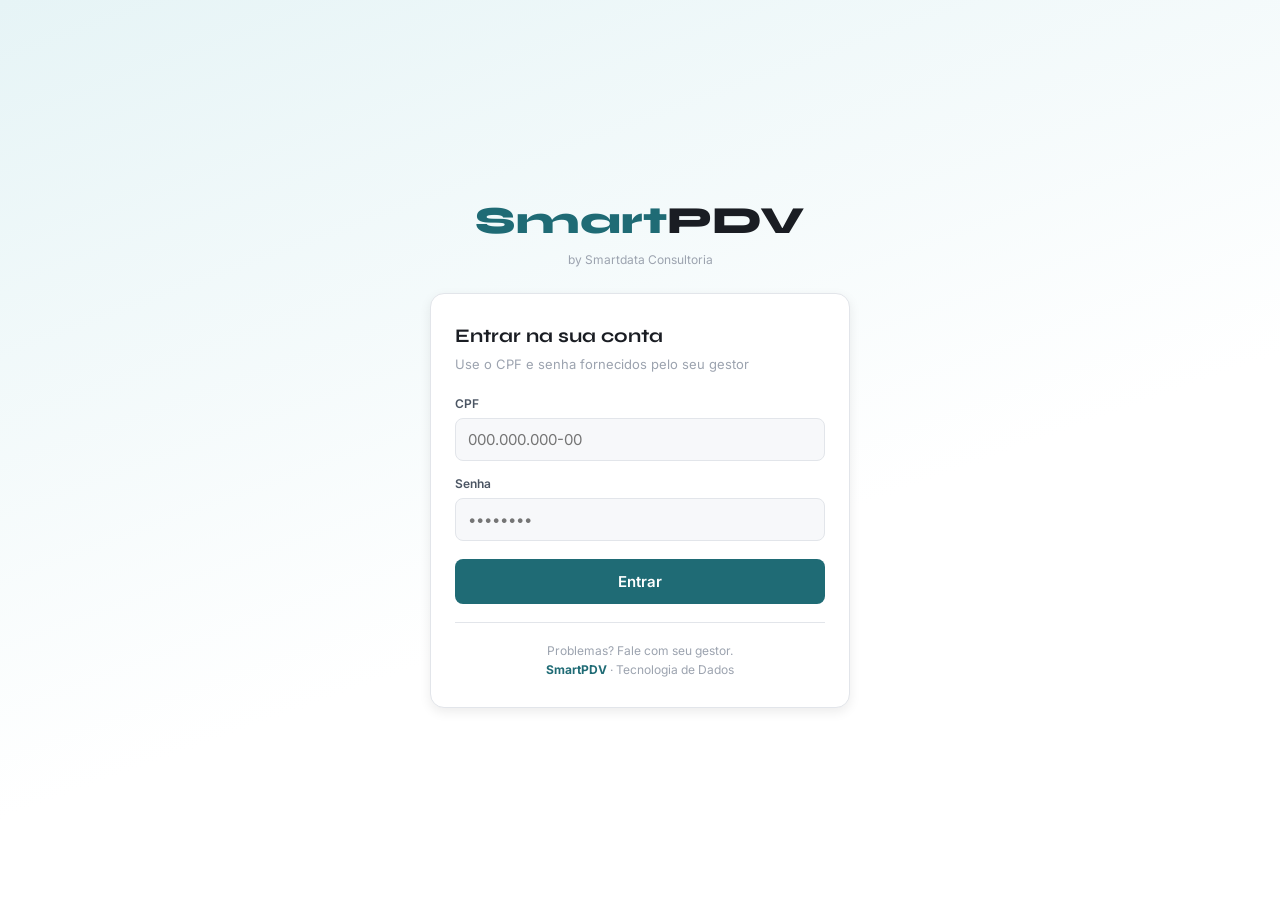
==== commit fa7c88c4: "Hide concorrentes section and remove nav button" ====
--- a/index.html
+++ b/index.html
@@ -301,7 +301,7 @@
 <!-- ═══════════════════════════════════════════
      CONCORRENTES
 ═══════════════════════════════════════════ -->
-<div id="sc-concorrentes" class="screen">
+<div id="sc-concorrentes" class="screen" style="display:none!important;visibility:hidden;pointer-events:none">
   <div class="header">
     <div style="max-width:var(--max-w);margin:0 auto;width:100%">
       <div class="header-top"><div class="logo"><span>Smart</span>PDV</div></div>
@@ -600,7 +600,6 @@
   <button class="ni" id="ni-home"         onclick="navTo('home')">        <span class="ni-icon">🏠</span>Início</button>
   <button class="ni" id="ni-estoque"      onclick="navTo('estoque')">     <span class="ni-icon">📦</span>Estoque</button>
   <button class="ni" id="ni-checklist"    onclick="navTo('checklist')">   <span class="ni-icon">✅</span>Check</button>
-  <button class="ni" id="ni-concorrentes" onclick="navTo('concorrentes')"><span class="ni-icon">🏁</span>Concorr.</button>
   <button class="ni" id="ni-avarias"      onclick="navTo('avarias')">     <span class="ni-icon">⚠️</span>Avarias</button>
   <button class="ni" id="ni-pontuacao"    onclick="navTo('pontuacao')">   <span class="ni-icon">🏆</span>Ranking</button>
   <button class="ni" id="ni-config"       onclick="navTo('config')">      <span class="ni-icon">⚙️</span>Config</button>
--- a/assets/css/app.css
+++ b/assets/css/app.css
@@ -0,0 +1,1005 @@
+/* ══════════════════════════════════════════════
+   SmartPDV · Design System · Tema Claro
+   Smartdata Consultoria
+══════════════════════════════════════════════ */
+
+:root {
+  --brand:       #1F6B75;
+  --brand-dark:  #155860;
+  --brand-bg:    #E6F4F6;
+  --brand-light: #cce8ec;
+
+  --bg:          #F7F8FA;
+  --surface:     #FFFFFF;
+  --surface2:    #F0F2F5;
+  --border:      #E2E5EA;
+  --border2:     #C8CDD6;
+
+  --text:        #1A1D23;
+  --text2:       #4B5563;
+  --text3:       #9CA3AF;
+
+  --green:       #16A34A;
+  --green-bg:    #DCFCE7;
+  --red:         #DC2626;
+  --red-bg:      #FEE2E2;
+  --amber:       #D97706;
+  --amber-bg:    #FEF3C7;
+  --purple:      #7C3AED;
+  --purple-bg:   #EDE9FE;
+  --blue:        #2563EB;
+  --blue-bg:     #DBEAFE;
+
+  --radius:      14px;
+  --radius-sm:   8px;
+  --radius-xs:   6px;
+  --max-w:       480px;
+  --nav-h:       64px;
+  --header-h:    auto;
+
+  --shadow-sm:   0 1px 3px rgba(0,0,0,.07), 0 1px 2px rgba(0,0,0,.05);
+  --shadow:      0 4px 12px rgba(0,0,0,.08);
+}
+
+/* ── Reset ── */
+*, *::before, *::after { box-sizing: border-box; margin: 0; padding: 0; }
+html { font-size: 16px; -webkit-text-size-adjust: 100%; }
+body {
+  font-family: 'Inter', sans-serif;
+  background: var(--bg);
+  color: var(--text);
+  line-height: 1.5;
+  -webkit-font-smoothing: antialiased;
+  overscroll-behavior: none;
+}
+input, select, textarea, button { font-family: inherit; }
+
+/* ── Loading ── */
+#overlay-loading {
+  position: fixed; inset: 0; z-index: 9999;
+  background: #fff;
+  display: flex; flex-direction: column;
+  align-items: center; justify-content: center; gap: 16px;
+}
+.loading-logo {
+  font-family: 'Syne', sans-serif;
+  font-size: 1.8rem; font-weight: 800; color: var(--text);
+}
+.loading-logo span { color: var(--brand); }
+.loading-txt { font-size: 12px; color: var(--text3); }
+.spin {
+  width: 28px; height: 28px;
+  border: 3px solid var(--brand-light);
+  border-top-color: var(--brand);
+  border-radius: 50%;
+  animation: spin .8s linear infinite;
+}
+@keyframes spin { to { transform: rotate(360deg); } }
+
+/* ── Toast ── */
+#toast {
+  position: fixed; bottom: calc(var(--nav-h) + 12px); left: 50%;
+  transform: translateX(-50%); z-index: 9000;
+  background: var(--text); color: #fff;
+  padding: 10px 18px; border-radius: 20px;
+  font-size: 13px; font-weight: 500;
+  opacity: 0; pointer-events: none;
+  transition: opacity .25s;
+  white-space: nowrap;
+  box-shadow: var(--shadow);
+}
+#toast.show { opacity: 1; }
+
+/* ── Login ── */
+.login-wrap {
+  display: none;
+  min-height: 100vh;
+  align-items: center; justify-content: center;
+  flex-direction: column; gap: 24px;
+  padding: 24px 16px;
+  background: linear-gradient(160deg, var(--brand-bg) 0%, #fff 60%);
+}
+.login-logo { text-align: center; }
+.login-logo-text {
+  font-family: 'Syne', sans-serif;
+  font-size: 2.4rem; font-weight: 800; color: var(--text);
+}
+.login-logo-text span { color: var(--brand); }
+.login-tagline { font-size: 12px; color: var(--text3); margin-top: 2px; }
+.login-card {
+  background: var(--surface);
+  border-radius: var(--radius);
+  box-shadow: var(--shadow);
+  padding: 28px 24px;
+  width: 100%; max-width: 380px;
+  border: 1px solid var(--border);
+}
+.login-title { font-family: 'Syne', sans-serif; font-size: 1.2rem; font-weight: 700; margin-bottom: 4px; }
+.login-sub { font-size: 13px; color: var(--text3); margin-bottom: 20px; }
+.login-field { margin-bottom: 14px; }
+.login-field label { display: block; font-size: 12px; font-weight: 600; color: var(--text2); margin-bottom: 5px; }
+.login-field input {
+  width: 100%; padding: 11px 12px;
+  border: 1.5px solid var(--border);
+  border-radius: var(--radius-sm);
+  font-size: 15px; color: var(--text);
+  background: var(--bg);
+  outline: none; transition: border-color .15s;
+}
+.login-field input:focus { border-color: var(--brand); background: #fff; }
+.login-btn {
+  width: 100%; padding: 13px;
+  background: var(--brand); color: #fff;
+  border: none; border-radius: var(--radius-sm);
+  font-size: 15px; font-weight: 600;
+  cursor: pointer; margin-top: 4px;
+  transition: background .15s;
+}
+.login-btn:active { background: var(--brand-dark); }
+.login-loading { display: none; font-size: 13px; color: var(--text3); text-align: center; margin-top: 10px; }
+.login-error { display: none; font-size: 13px; color: var(--red); text-align: center; margin-top: 8px; }
+.login-divider { height: 1px; background: var(--border); margin: 18px 0; }
+.login-footer { font-size: 12px; color: var(--text3); text-align: center; line-height: 1.6; }
+
+/* ── Screen ── */
+.screen {
+  display: none;
+  flex-direction: column;
+  min-height: 100vh;
+  padding-bottom: var(--nav-h);
+}
+
+/* ── Header ── */
+.header {
+  background: var(--surface);
+  border-bottom: 1px solid var(--border);
+  padding: 14px 16px 12px;
+  position: sticky; top: 0; z-index: 100;
+  box-shadow: var(--shadow-sm);
+}
+.header-top {
+  display: flex; align-items: center; justify-content: space-between;
+  margin-bottom: 10px;
+}
+.logo {
+  font-family: 'Syne', sans-serif;
+  font-size: 1.15rem; font-weight: 800; color: var(--text);
+}
+.logo span { color: var(--brand); }
+.h-row { display: flex; align-items: flex-start; justify-content: space-between; }
+.h-greeting { font-size: 13px; color: var(--text3); }
+.h-promotor { font-size: 13px; font-weight: 600; color: var(--brand); margin-top: 1px; }
+.h-title { font-family: 'Syne', sans-serif; font-size: 1.1rem; font-weight: 700; color: var(--text); }
+.h-sub { font-size: 12px; color: var(--text3); margin-top: 2px; }
+.h-time {
+  font-family: 'DM Mono', monospace;
+  font-size: 1.5rem; font-weight: 500;
+  color: var(--brand); line-height: 1;
+}
+
+/* ── Loja pill ── */
+.loja-pill {
+  display: inline-flex; align-items: center; gap: 6px;
+  background: var(--brand-bg); border: 1px solid var(--brand-light);
+  border-radius: 20px; padding: 6px 12px;
+  font-size: 12px; font-weight: 600; color: var(--brand);
+  cursor: pointer; margin-top: 10px;
+}
+.loja-pill-arrow { font-size: 10px; color: var(--text3); }
+
+/* ── Screen body ── */
+.screen-body {
+  padding: 12px 14px;
+  max-width: var(--max-w);
+  margin: 0 auto; width: 100%;
+  display: flex; flex-direction: column; gap: 10px;
+}
+
+/* ── Card ── */
+.card {
+  background: var(--surface);
+  border-radius: var(--radius);
+  border: 1px solid var(--border);
+  padding: 14px;
+  box-shadow: var(--shadow-sm);
+}
+.subcard {
+  background: var(--surface2);
+  border: 1px solid var(--border);
+  border-radius: var(--radius-sm);
+  padding: 14px;
+}
+
+/* ── Card title ── */
+.ct {
+  font-family: 'Syne', sans-serif;
+  font-size: .8rem; font-weight: 700;
+  text-transform: uppercase; letter-spacing: .04em;
+  color: var(--text3); margin-bottom: 10px;
+}
+
+/* ── Metrics grid ── */
+.metrics { display: grid; gap: 8px; margin-bottom: 12px; }
+.metrics.m2 { grid-template-columns: 1fr 1fr; }
+.metrics.m4 { grid-template-columns: repeat(4, 1fr); }
+.metric {
+  background: var(--surface2);
+  border-radius: var(--radius-sm);
+  padding: 10px;
+  border: 1px solid var(--border);
+}
+.metric-n {
+  font-family: 'DM Mono', monospace;
+  font-size: 1.1rem; font-weight: 600;
+  color: var(--text); line-height: 1;
+}
+.metric-n.brand { color: var(--brand); }
+.metric-n.green  { color: var(--green); }
+.metric-n.red    { color: var(--red); }
+.metric-n.purple { color: var(--purple); }
+.metric-label { font-size: 10px; color: var(--text3); margin-bottom: 3px; }
+.metric-l { font-size: 10px; color: var(--text3); margin-top: 3px; }
+
+/* ── Progress bar ── */
+.pbar {
+  height: 6px; background: var(--surface2);
+  border-radius: 99px; overflow: hidden;
+  margin-bottom: 8px;
+}
+.pfill { height: 100%; background: var(--brand); border-radius: 99px; transition: width .4s; }
+.pct-label { font-family: 'DM Mono', monospace; font-size: 12px; font-weight: 600; color: var(--brand); }
+
+/* ── Meta bar ── */
+.meta-bar-wrap { margin-bottom: 10px; }
+.meta-lbl { display: flex; justify-content: space-between; font-size: 11px; color: var(--text3); margin-bottom: 4px; }
+.meta-bar { height: 8px; background: var(--surface2); border-radius: 99px; overflow: hidden; }
+.meta-fill { height: 100%; background: var(--brand); border-radius: 99px; transition: width .4s; }
+
+/* ── Meta detail box ── */
+.meta-detail-box {
+  background: var(--surface2);
+  border-radius: var(--radius-sm);
+  padding: 10px 12px;
+  border: 1px solid var(--border);
+  display: flex; justify-content: space-between; align-items: center;
+}
+.meta-detail-label { font-size: 10px; color: var(--text3); }
+.meta-preview-box {
+  background: var(--surface2);
+  border: 1px solid var(--border);
+  border-radius: var(--radius-sm);
+  padding: 12px; margin-bottom: 12px;
+}
+
+/* ── Res cards (home summary) ── */
+.res-card {
+  background: var(--surface);
+  border-radius: var(--radius);
+  border: 1px solid var(--border);
+  overflow: hidden;
+  box-shadow: var(--shadow-sm);
+}
+.res-card-head {
+  display: flex; align-items: center; justify-content: space-between;
+  padding: 12px 14px;
+  cursor: pointer;
+  border-bottom: 1px solid var(--border);
+}
+.res-card-head:active { background: var(--surface2); }
+.res-card-title { font-size: 13px; font-weight: 600; }
+.res-card-body { padding: 10px 14px; }
+
+/* ── Badges ── */
+.badge {
+  font-size: 11px; font-weight: 600; padding: 3px 9px;
+  border-radius: 20px; white-space: nowrap;
+}
+.b-neutral { background: var(--surface2); color: var(--text3); border: 1px solid var(--border); }
+.b-green { background: var(--green-bg); color: var(--green); }
+.b-red   { background: var(--red-bg);   color: var(--red); }
+.b-amber { background: var(--amber-bg); color: var(--amber); }
+
+/* ── Buttons ── */
+.btn {
+  display: inline-flex; align-items: center; justify-content: center;
+  padding: 10px 16px; border-radius: var(--radius-sm);
+  font-size: 14px; font-weight: 600; border: none;
+  cursor: pointer; transition: background .15s, transform .1s;
+}
+.btn:active { transform: scale(.98); }
+.btn-p { background: var(--brand); color: #fff; width: 100%; padding: 13px; }
+.btn-p:active { background: var(--brand-dark); }
+.btn-o { background: var(--brand-bg); color: var(--brand); border: 1.5px solid var(--brand-light); }
+.btn-ghost { background: var(--surface2); color: var(--text2); border: 1px solid var(--border); }
+.btn-danger { background: var(--red-bg); color: var(--red); border: 1px solid #fca5a5; }
+.btn-sm { font-size: 12px; padding: 6px 12px; }
+
+/* ── Form fields ── */
+.field { margin-bottom: 12px; }
+.field label { display: block; font-size: 12px; font-weight: 600; color: var(--text2); margin-bottom: 5px; }
+.field input, .field select, .field textarea {
+  width: 100%; padding: 10px 12px;
+  border: 1.5px solid var(--border);
+  border-radius: var(--radius-sm);
+  font-size: 14px; color: var(--text);
+  background: var(--bg);
+  outline: none; transition: border-color .15s;
+  appearance: none;
+}
+.field input:focus, .field select:focus, .field textarea:focus {
+  border-color: var(--brand); background: #fff;
+}
+.field textarea { resize: vertical; min-height: 72px; }
+.field input[type="date"] {
+  font-size: 11px; padding: 4px 7px;
+  border-color: var(--brand-light);
+  background: var(--surface2); color: var(--brand);
+  cursor: pointer;
+}
+.section-label { font-size: 11px; font-weight: 700; color: var(--text3); text-transform: uppercase; letter-spacing: .05em; margin: 14px 0 8px; }
+
+/* ── Info boxes ── */
+.ibox {
+  border-radius: var(--radius-sm); padding: 10px 12px;
+  font-size: 12px; line-height: 1.5; margin-bottom: 10px;
+}
+.ibox-blue { background: var(--blue-bg); color: var(--blue); }
+.ibox-green { background: var(--green-bg); color: var(--green); }
+.ibox-amber { background: var(--amber-bg); color: var(--amber); }
+
+/* ── Alert banner ── */
+.alert-banner {
+  display: flex; align-items: center; justify-content: space-between;
+  border-radius: var(--radius-sm); padding: 10px 12px;
+  gap: 8px;
+}
+.alert-banner.amber { background: var(--amber-bg); border: 1px solid #fcd34d; }
+
+/* ── Checklist items ── */
+.ci {
+  display: flex; align-items: center; gap: 10px;
+  padding: 9px 0;
+  border-bottom: 1px solid var(--border);
+  cursor: pointer;
+}
+.ci:last-child { border-bottom: none; padding-bottom: 0; }
+.cb {
+  width: 20px; height: 20px; border-radius: 6px;
+  border: 2px solid var(--border2); flex-shrink: 0;
+  background: var(--bg); transition: all .15s;
+}
+.ci.done .cb { background: var(--brand); border-color: var(--brand); position: relative; }
+.ci.done .cb::after {
+  content: '✓'; position: absolute;
+  inset: 0; display: flex; align-items: center; justify-content: center;
+  color: #fff; font-size: 12px; font-weight: 700;
+}
+.ci.done .ci-label { color: var(--text3); text-decoration: line-through; }
+.ci-label { font-size: 13px; }
+
+/* ── Ring ── */
+.ring-wrap { display: flex; align-items: center; gap: 16px; }
+.ring-svg { display: block; }
+.ring-bg { fill: none; stroke: var(--surface2); stroke-width: 6; }
+.ring-fill { fill: none; stroke: var(--brand); stroke-width: 6; stroke-linecap: round; transform: rotate(-90deg); transform-origin: center; transition: stroke-dashoffset .4s; }
+.ring-text { font-family: 'DM Mono', monospace; font-size: 11px; font-weight: 500; fill: var(--brand); text-anchor: middle; dominant-baseline: central; }
+.ring-pct { font-family: 'DM Mono', monospace; font-size: 1.5rem; font-weight: 700; color: var(--brand); }
+.ring-lbl { font-size: 12px; color: var(--text3); margin-top: 2px; }
+.ring-info { flex: 1; }
+
+/* ── Foto area ── */
+.foto-area {
+  border: 2px dashed var(--border2); border-radius: var(--radius-sm);
+  padding: 20px; text-align: center; cursor: pointer;
+  background: var(--surface2); transition: border-color .15s;
+}
+.foto-area:active { border-color: var(--brand); }
+.foto-placeholder { font-size: 13px; color: var(--text3); }
+
+/* ── Ranking ── */
+.rank-avatar {
+  width: 64px; height: 64px; border-radius: 50%;
+  background: var(--brand-bg); border: 3px solid var(--brand);
+  display: flex; align-items: center; justify-content: center; flex-shrink: 0;
+  font-size: 22px;
+}
+.rank-nome { font-family: 'Syne', sans-serif; font-size: 1rem; font-weight: 700; }
+.rank-posicao-box {
+  text-align: center; background: var(--surface2);
+  border: 1px solid var(--border);
+  border-radius: var(--radius-sm); padding: 10px 14px;
+}
+
+/* ── Nav ── */
+.nav {
+  position: fixed; bottom: 0; left: 0; right: 0; z-index: 200;
+  height: var(--nav-h);
+  display: none;
+  background: var(--surface);
+  border-top: 1px solid var(--border);
+  box-shadow: 0 -2px 12px rgba(0,0,0,.06);
+  padding: 0 4px;
+  overflow-x: auto; overflow-y: hidden;
+  -webkit-overflow-scrolling: touch;
+  scroll-snap-type: x mandatory;
+}
+.nav::-webkit-scrollbar { display: none; }
+.ni {
+  flex: 1; min-width: 52px;
+  display: flex; flex-direction: column;
+  align-items: center; justify-content: center;
+  gap: 2px;
+  background: none; border: none;
+  font-size: 9px; font-weight: 500;
+  color: var(--text3); padding: 6px 4px;
+  cursor: pointer; transition: color .15s;
+}
+.ni.active { color: var(--brand); }
+.ni-icon { font-size: 18px; line-height: 1; }
+
+/* ── Mono helper ── */
+.mono { font-family: 'DM Mono', monospace; }
+
+/* ── Estoque item card ── */
+.est-item {
+  background: var(--surface2);
+  border: 1px solid var(--border);
+  border-radius: var(--radius-sm);
+  padding: 12px; margin-bottom: 8px;
+}
+.est-item-nome { font-size: 13px; font-weight: 600; margin-bottom: 8px; }
+
+/* Grid 2x2 para os 4 campos principais */
+.est-grid-campos {
+  display: grid;
+  grid-template-columns: 1fr 1fr;
+  gap: 8px;
+  margin-bottom: 8px;
+}
+.est-grid-campos label {
+  font-size: 11px; color: var(--text3);
+  display: block; margin-bottom: 3px;
+}
+.est-grid-campos input,
+.est-grid-campos select {
+  width: 100%; padding: 8px 10px;
+  border: 1.5px solid var(--border);
+  border-radius: var(--radius-xs);
+  font-size: 14px; background: var(--bg);
+  outline: none; appearance: none;
+}
+.est-grid-campos input:focus,
+.est-grid-campos select:focus { border-color: var(--brand); background: #fff; }
+
+/* Ruptura em linha separada, compacta */
+.est-ruptura-row {
+  display: flex; align-items: center; gap: 10px;
+  margin-bottom: 8px;
+}
+.est-ruptura-row label {
+  font-size: 11px; color: var(--text3); white-space: nowrap;
+}
+.est-ruptura-row select {
+  padding: 6px 10px;
+  border: 1.5px solid var(--border);
+  border-radius: var(--radius-xs);
+  font-size: 13px; background: var(--bg);
+  outline: none; cursor: pointer;
+}
+.est-ruptura-row select:focus { border-color: var(--brand); }
+
+/* Mantém .est-inputs para compatibilidade */
+.est-inputs { display: grid; grid-template-columns: 1fr 1fr 1fr; gap: 8px; margin-bottom: 8px; }
+.est-inputs label { font-size: 11px; color: var(--text3); display: block; margin-bottom: 3px; }
+.est-inputs input, .est-inputs select {
+  width: 100%; padding: 8px 10px;
+  border: 1.5px solid var(--border);
+  border-radius: var(--radius-xs);
+  font-size: 14px; background: var(--bg);
+  outline: none;
+}
+.est-inputs input:focus, .est-inputs select:focus { border-color: var(--brand); background: #fff; }
+.est-status {
+  display: inline-flex; align-items: center; gap: 4px;
+  font-size: 11px; font-weight: 600;
+  padding: 2px 8px; border-radius: 20px; margin-top: 8px;
+}
+.est-ok     { background: var(--green-bg); color: var(--green); }
+.est-alert  { background: var(--amber-bg); color: var(--amber); }
+.est-critico{ background: var(--red-bg);   color: var(--red); }
+
+/* ── Concorrente item ── */
+.conc-item {
+  background: var(--surface2);
+  border: 1px solid var(--border);
+  border-radius: var(--radius-sm);
+  padding: 12px; margin-bottom: 8px;
+}
+.conc-item-nome { font-size: 12px; font-weight: 600; color: var(--text2); margin-bottom: 8px; }
+.conc-row { display: flex; align-items: center; justify-content: space-between; margin-bottom: 6px; }
+.conc-empresa { font-size: 11px; color: var(--text3); }
+.conc-input {
+  width: 100px; padding: 6px 8px;
+  border: 1.5px solid var(--border);
+  border-radius: var(--radius-xs);
+  font-size: 13px; font-family: 'DM Mono', monospace;
+  background: var(--bg); outline: none;
+}
+.conc-input:focus { border-color: var(--brand); }
+.conc-diff { font-family: 'DM Mono', monospace; font-size: 11px; font-weight: 600; }
+.conc-diff.pos { color: var(--green); }
+.conc-diff.neg { color: var(--red); }
+
+/* ── Avaria item ── */
+.av-item {
+  display: flex; align-items: flex-start; justify-content: space-between;
+  padding: 10px 0; border-bottom: 1px solid var(--border);
+}
+.av-item:last-child { border-bottom: none; }
+.av-info .av-nome { font-size: 13px; font-weight: 600; }
+.av-info .av-det  { font-size: 11px; color: var(--text3); margin-top: 2px; }
+.av-qty { font-family: 'DM Mono', monospace; font-size: 13px; font-weight: 600; color: var(--red); }
+
+/* ── Seletor lojas ── */
+.lojas-dropdown {
+  background: var(--surface);
+  border: 1px solid var(--border);
+  border-radius: var(--radius-sm);
+  margin-top: 6px;
+  overflow: hidden;
+  box-shadow: var(--shadow);
+}
+.loja-option {
+  padding: 11px 14px;
+  font-size: 13px; font-weight: 500;
+  cursor: pointer;
+  border-bottom: 1px solid var(--border);
+}
+.loja-option:last-child { border-bottom: none; }
+.loja-option:active { background: var(--surface2); }
+.loja-option.selected { color: var(--brand); background: var(--brand-bg); }
+
+/* ── Tabela de pontos ── */
+.pontos-row {
+  display: flex; align-items: center; justify-content: space-between;
+  padding: 9px 14px;
+  border-bottom: 1px solid var(--border);
+  font-size: 13px;
+}
+.pontos-row:last-child { border-bottom: none; }
+.pontos-val { font-family: 'DM Mono', monospace; font-weight: 600; color: var(--brand); }
+
+/* ── Ranking item ── */
+.rank-item {
+  display: flex; align-items: center; gap: 10px;
+  padding: 9px 14px;
+  border-bottom: 1px solid var(--border);
+}
+.rank-item:last-child { border-bottom: none; }
+.rank-pos-num { font-family: 'DM Mono', monospace; font-size: 14px; font-weight: 700; color: var(--text3); min-width: 28px; text-align: center; }
+.rank-pos-num.top1 { color: #F59E0B; }
+.rank-pos-num.top2 { color: #6B7280; }
+.rank-pos-num.top3 { color: #92400E; }
+.rank-nome-item { flex: 1; font-size: 13px; font-weight: 500; }
+.rank-pts-item { font-family: 'DM Mono', monospace; font-size: 13px; font-weight: 600; color: var(--brand); }
+
+/* ── Conquistas ── */
+.conquista {
+  display: flex; flex-direction: column; align-items: center; gap: 3px;
+  padding: 8px 4px;
+  background: var(--surface2); border: 1px solid var(--border);
+  border-radius: var(--radius-sm); text-align: center;
+}
+.conquista.desbloqueada { background: var(--brand-bg); border-color: var(--brand-light); }
+.conquista .icone { font-size: 22px; }
+.conquista .nome { font-size: 9px; color: var(--text3); font-weight: 600; line-height: 1.2; }
+.conquista.desbloqueada .nome { color: var(--brand); }
+
+/* ── Utilitários ── */
+.hidden { display: none !important; }
+.text-center { text-align: center; }
+.mt-8 { margin-top: 8px; }
+.mt-12 { margin-top: 12px; }
+
+/* ── Scrollbar ── */
+::-webkit-scrollbar { width: 4px; }
+::-webkit-scrollbar-track { background: transparent; }
+::-webkit-scrollbar-thumb { background: var(--border2); border-radius: 4px; }
+
+/* ── Safe area iOS ── */
+@supports (padding-bottom: env(safe-area-inset-bottom)) {
+  .nav { padding-bottom: env(safe-area-inset-bottom); height: calc(var(--nav-h) + env(safe-area-inset-bottom)); }
+  .screen { padding-bottom: calc(var(--nav-h) + env(safe-area-inset-bottom)); }
+}
+
+/* ══════════════════════════════════════════════
+   RESPONSIVIDADE
+   Mobile  : < 640px  → app ocupa 100% da tela
+   Tablet  : 640–1024px → centralizado, max 600px
+   Desktop : > 1024px → app centralizado, 520px
+══════════════════════════════════════════════ */
+
+/* ── Base: body como fundo, tela como coluna centralizada ── */
+@media (min-width: 640px) {
+  body {
+    background: #E4E9F0;
+    display: flex;
+    justify-content: center;
+    align-items: flex-start;
+    min-height: 100vh;
+  }
+
+  /* Login centralizado */
+  .login-wrap {
+    width: 100vw;
+    min-height: 100vh;
+    background: linear-gradient(160deg, var(--brand-bg) 0%, #fff 60%);
+  }
+
+  /* Cada screen vira uma coluna centralizada */
+  .screen {
+    width: 100%;
+    max-width: 520px;
+    min-height: 100vh;
+    background: var(--bg);
+    box-shadow: 0 0 0 1px var(--border), 0 8px 48px rgba(0,0,0,.12);
+    flex-direction: column;
+    position: relative;
+  }
+
+  /* Header: sticky dentro do .screen — não precisa de transform */
+  .header {
+    position: sticky;
+    top: 0;
+    z-index: 100;
+    width: 100%;
+    left: auto;
+    transform: none;
+  }
+
+  /* Nav: fixed mas alinhada ao .screen via margem automática */
+  .nav {
+    position: fixed;
+    bottom: 0;
+    width: 100%;
+    max-width: 520px;
+    left: 50%;
+    transform: translateX(-50%);
+    border-left: 1px solid var(--border);
+    border-right: 1px solid var(--border);
+    border-radius: 0;
+  }
+
+  .screen-body { padding: 14px 18px; gap: 12px; }
+  .card { box-shadow: 0 2px 8px rgba(0,0,0,.06); }
+}
+
+/* ── Desktop: um pouco mais de respiro ── */
+@media (min-width: 1024px) {
+  .screen { max-width: 520px; }
+  .nav    { max-width: 520px; }
+  .screen-body { padding: 16px 20px; gap: 12px; }
+  .login-card  { max-width: 420px; }
+}
+
+/* ── Tablet ── */
+@media (min-width: 640px) and (max-width: 1023px) {
+  .screen { max-width: 500px; }
+  .nav    { max-width: 500px; }
+}
+
+/* ── Mobile: ocupa 100% sem margens ── */
+@media (max-width: 639px) {
+  .screen { max-width: 100%; box-shadow: none; }
+  .screen-body { padding: 10px 12px; gap: 8px; }
+  .header { padding: 12px 14px 10px; }
+  .h-time { font-size: 1.25rem; }
+  .card { border-radius: 10px; }
+  .ni { min-width: 44px; font-size: 8px; }
+  .ni-icon { font-size: 16px; }
+}
+
+/* ── Telas muito pequenas ── */
+@media (max-width: 359px) {
+  .metrics.m4 { grid-template-columns: repeat(2, 1fr); }
+}
+
+/* ── Impressão / embed: sem nav ── */
+@media print {
+  .nav, .header { display: none !important; }
+  .screen { padding-bottom: 0; }
+}
+
+/* ══════════════════════════════════════════════
+   ESTOQUE — campos extras e painel de similares
+══════════════════════════════════════════════ */
+
+/* Header do item com nome + preço de referência */
+.est-item-header {
+  display: flex;
+  align-items: baseline;
+  justify-content: space-between;
+  margin-bottom: 10px;
+  gap: 8px;
+}
+.est-item-nome { font-size: 14px; font-weight: 700; color: var(--text); }
+.est-sku {
+  display: inline-block; margin-left: 7px;
+  font-size: 10px; font-weight: 600;
+  color: var(--text3); font-family: 'DM Mono', monospace;
+  background: var(--surface2); border: 1px solid var(--border);
+  padding: 1px 6px; border-radius: 4px;
+}
+.est-item-preco-ref {
+  font-family: 'DM Mono', monospace;
+  font-size: 12px; font-weight: 600;
+  color: var(--brand); white-space: nowrap; flex-shrink: 0;
+}
+
+/* Inputs: agora 3 colunas na segunda linha */
+.est-inputs { display: grid; grid-template-columns: 1fr 1fr 1fr; gap: 8px; margin-bottom: 8px; }
+@media (max-width: 400px) {
+  .est-inputs { grid-template-columns: 1fr 1fr; }
+}
+
+/* ── Toggle bar de similares ── */
+.sim-toggle-bar {
+  display: flex; align-items: center; gap: 8px;
+  margin-top: 10px;
+  padding: 9px 12px;
+  background: var(--surface2);
+  border: 1px solid var(--border);
+  border-radius: var(--radius-sm);
+  cursor: pointer;
+  transition: background .15s;
+  user-select: none;
+}
+.sim-toggle-bar:hover { background: var(--brand-bg); border-color: var(--brand-mid); }
+.sim-toggle-bar.sim-toggle-open { background: var(--brand-bg); border-color: var(--brand-light); border-bottom-left-radius: 0; border-bottom-right-radius: 0; }
+.sim-toggle-icon { font-size: 14px; }
+.sim-toggle-txt { flex: 1; font-size: 12px; font-weight: 600; color: var(--brand); }
+.sim-toggle-arrow { font-size: 11px; color: var(--text3); transition: transform .2s; }
+.sim-count-badge {
+  display: inline-flex; align-items: center; justify-content: center;
+  background: var(--brand); color: #fff;
+  font-size: 10px; font-weight: 700;
+  width: 18px; height: 18px; border-radius: 50%;
+  margin-left: 4px;
+}
+
+/* ── Painel de similares ── */
+.sim-conc-panel {
+  background: var(--brand-bg);
+  border: 1px solid var(--brand-light);
+  border-top: none;
+  border-radius: 0 0 var(--radius-sm) var(--radius-sm);
+  padding: 10px 12px;
+}
+.sim-panel-label {
+  font-size: 10px; font-weight: 700; text-transform: uppercase;
+  letter-spacing: .05em; color: var(--brand); margin-bottom: 10px;
+  opacity: .7;
+}
+
+/* ── Linha de cada concorrente ── */
+.sim-conc-row {
+  background: var(--surface);
+  border: 1px solid var(--brand-light);
+  border-radius: var(--radius-xs);
+  padding: 10px; margin-bottom: 8px;
+}
+.sim-conc-row:last-child { margin-bottom: 0; }
+.sim-conc-label {
+  display: flex; align-items: center; gap: 8px;
+  margin-bottom: 8px;
+}
+.sim-conc-nome {
+  font-size: 12px; font-weight: 700; color: var(--text);
+  background: var(--brand-bg); border: 1px solid var(--brand-light);
+  padding: 2px 8px; border-radius: 20px; color: var(--brand);
+}
+.sim-produto-nome { font-size: 11px; color: var(--text3); }
+
+/* Grid 3 colunas: Preço | Estoque | Venda */
+.sim-conc-grid {
+  display: grid;
+  grid-template-columns: 1fr 1fr 1fr;
+  gap: 8px;
+}
+.sim-conc-grid label {
+  font-size: 10px; font-weight: 600; color: var(--text3);
+  display: block; margin-bottom: 4px;
+}
+.sim-conc-grid input {
+  width: 100%; padding: 8px 10px;
+  border: 1.5px solid var(--border);
+  border-radius: var(--radius-xs);
+  font-size: 13px; font-family: 'DM Mono', monospace;
+  background: var(--bg); outline: none;
+}
+.sim-conc-grid input:focus { border-color: var(--brand); background: #fff; }
+@media (max-width: 380px) {
+  .sim-conc-grid { grid-template-columns: 1fr 1fr; }
+}
+/* sim-preco-input — estilos migrados para .sim-linha input */
+
+/* ── Badge de diferença inline ── */
+.sim-diff-wrap { min-width: 80px; }
+.sim-diff-badge {
+  font-family: 'DM Mono', monospace;
+  font-size: 12px; font-weight: 700;
+  padding: 7px 10px; border-radius: var(--radius-xs);
+  background: var(--surface2); color: var(--text3);
+  border: 1px solid var(--border); text-align: center;
+  white-space: nowrap;
+}
+.sim-diff-badge.diff-pos { background: var(--green-bg); color: var(--green); border-color: #86efac; }
+.sim-diff-badge.diff-neg { background: var(--red-bg);   color: var(--red);   border-color: #fca5a5; }
+
+/* ══════════════════════════════════════════════
+   MODAL DE SUCESSO — pós salvamento de estoque
+══════════════════════════════════════════════ */
+.modal-overlay {
+  position: fixed; inset: 0; z-index: 1000;
+  background: rgba(0,0,0,.45);
+  backdrop-filter: blur(2px);
+}
+.modal-box {
+  position: fixed; z-index: 1001;
+  bottom: 0; left: 50%; transform: translateX(-50%) translateY(100%);
+  width: 100%; max-width: 520px;
+  background: var(--surface);
+  border-radius: 20px 20px 0 0;
+  padding: 24px 20px 32px;
+  box-shadow: 0 -8px 32px rgba(0,0,0,.15);
+  transition: transform .25s cubic-bezier(.34,1.56,.64,1);
+}
+.modal-box-show { transform: translateX(-50%) translateY(0); }
+
+.modal-icon { font-size: 2.2rem; text-align: center; margin-bottom: 8px; }
+.modal-title {
+  font-family: 'Syne', sans-serif;
+  font-size: 1.2rem; font-weight: 700;
+  text-align: center; margin-bottom: 16px;
+}
+
+/* Resumo de itens salvos */
+.modal-resumo {
+  background: var(--surface2);
+  border: 1px solid var(--border);
+  border-radius: var(--radius-sm);
+  padding: 12px 14px;
+  margin-bottom: 14px;
+  display: flex; flex-direction: column; gap: 8px;
+}
+.modal-res-item {
+  display: flex; align-items: center; gap: 10px;
+  font-size: 13px; color: var(--text2);
+}
+.modal-res-icon { font-size: 16px; width: 22px; text-align: center; flex-shrink: 0; }
+
+/* Alerta de similares pendentes */
+.modal-alerta {
+  display: flex; gap: 10px; align-items: flex-start;
+  background: var(--amber-bg);
+  border: 1px solid #fcd34d;
+  border-radius: var(--radius-sm);
+  padding: 12px 14px;
+  margin-bottom: 12px;
+}
+.modal-alerta-icon { font-size: 1.2rem; flex-shrink: 0; margin-top: 1px; }
+.modal-alerta-title {
+  font-size: 13px; font-weight: 700;
+  color: var(--amber); margin-bottom: 4px;
+}
+.modal-alerta-txt { font-size: 12px; color: var(--text2); line-height: 1.5; }
+
+/* Completo sem pendências */
+.modal-completo {
+  background: var(--green-bg);
+  border: 1px solid #86efac;
+  border-radius: var(--radius-sm);
+  padding: 10px 14px;
+  font-size: 13px; font-weight: 600;
+  color: var(--green);
+  text-align: center;
+  margin-bottom: 12px;
+}
+
+/* Botões */
+.modal-btn-sim {
+  width: 100%; padding: 13px;
+  background: var(--amber); color: #000;
+  border: none; border-radius: var(--radius-sm);
+  font-size: 14px; font-weight: 700;
+  cursor: pointer; margin-bottom: 8px;
+  transition: background .15s;
+}
+.modal-btn-sim:active { background: #b45309; color: #fff; }
+.modal-btn-ok {
+  width: 100%; padding: 12px;
+  background: var(--surface2); color: var(--text2);
+  border: 1px solid var(--border); border-radius: var(--radius-sm);
+  font-size: 14px; font-weight: 600;
+  cursor: pointer;
+  transition: background .15s;
+}
+.modal-btn-ok:active { background: var(--border); }
+
+/* ══════════════════════════════════════════════
+   CONFIRMAÇÃO POR PRODUTO
+══════════════════════════════════════════════ */
+
+/* Botão confirmar produto */
+.btn-confirmar-produto {
+  width: 100%; padding: 11px;
+  background: var(--brand); color: #fff;
+  border: none; border-radius: var(--radius-sm);
+  font-size: 14px; font-weight: 600;
+  cursor: pointer; margin-top: 8px;
+  display: flex; align-items: center; justify-content: center; gap: 6px;
+  transition: background .15s;
+}
+.btn-confirmar-produto:active { background: var(--brand-dark); }
+
+/* Card confirmado */
+.est-item-confirmado {
+  border-color: var(--brand-light);
+  background: var(--brand-bg);
+}
+.est-item-confirmado .est-item-nome { color: var(--brand); }
+
+/* Resumo após confirmação */
+.est-resumo-confirmado {
+  display: flex; flex-wrap: wrap; gap: 6px;
+  align-items: center; margin-bottom: 8px;
+}
+.est-resumo-linha {
+  display: flex; align-items: center; gap: 5px;
+  background: var(--surface); border: 1px solid var(--brand-light);
+  border-radius: 20px; padding: 4px 10px;
+  font-size: 12px; color: var(--text2);
+}
+.est-resumo-linha strong { color: var(--brand); margin-left: 2px; }
+.est-resumo-ruptura {
+  background: var(--red-bg); color: var(--red);
+  border: 1px solid #fca5a5; border-radius: 20px;
+  padding: 4px 10px; font-size: 12px; font-weight: 600;
+}
+.est-btn-editar {
+  background: none; border: 1px solid var(--border2);
+  border-radius: 20px; padding: 4px 10px;
+  font-size: 11px; color: var(--text3); cursor: pointer;
+  margin-left: auto;
+}
+.est-btn-editar:active { background: var(--surface2); }
+
+/* Barra similar pendente (após confirmar produto) */
+.sim-toggle-pendente {
+  background: var(--amber-bg) !important;
+  border-color: #fcd34d !important;
+  animation: pulseAmber 1.5s ease-in-out 3;
+}
+.sim-toggle-pendente .sim-toggle-txt { color: var(--amber) !important; }
+@keyframes pulseAmber {
+  0%, 100% { box-shadow: none; }
+  50% { box-shadow: 0 0 0 3px rgba(217,119,6,.25); }
+}
+
+/* Barra similar confirmada */
+.sim-toggle-confirmado {
+  background: var(--green-bg) !important;
+  border-color: #86efac !important;
+}
+.sim-toggle-confirmado .sim-toggle-txt { color: var(--green) !important; }
+
+/* Botão confirmar similares */
+.btn-confirmar-similar {
+  width: 100%; padding: 10px;
+  background: var(--green); color: #fff;
+  border: none; border-radius: var(--radius-sm);
+  font-size: 13px; font-weight: 600;
+  cursor: pointer; margin-top: 10px;
+  transition: background .15s;
+}
+.btn-confirmar-similar:active { background: #15803d; }
